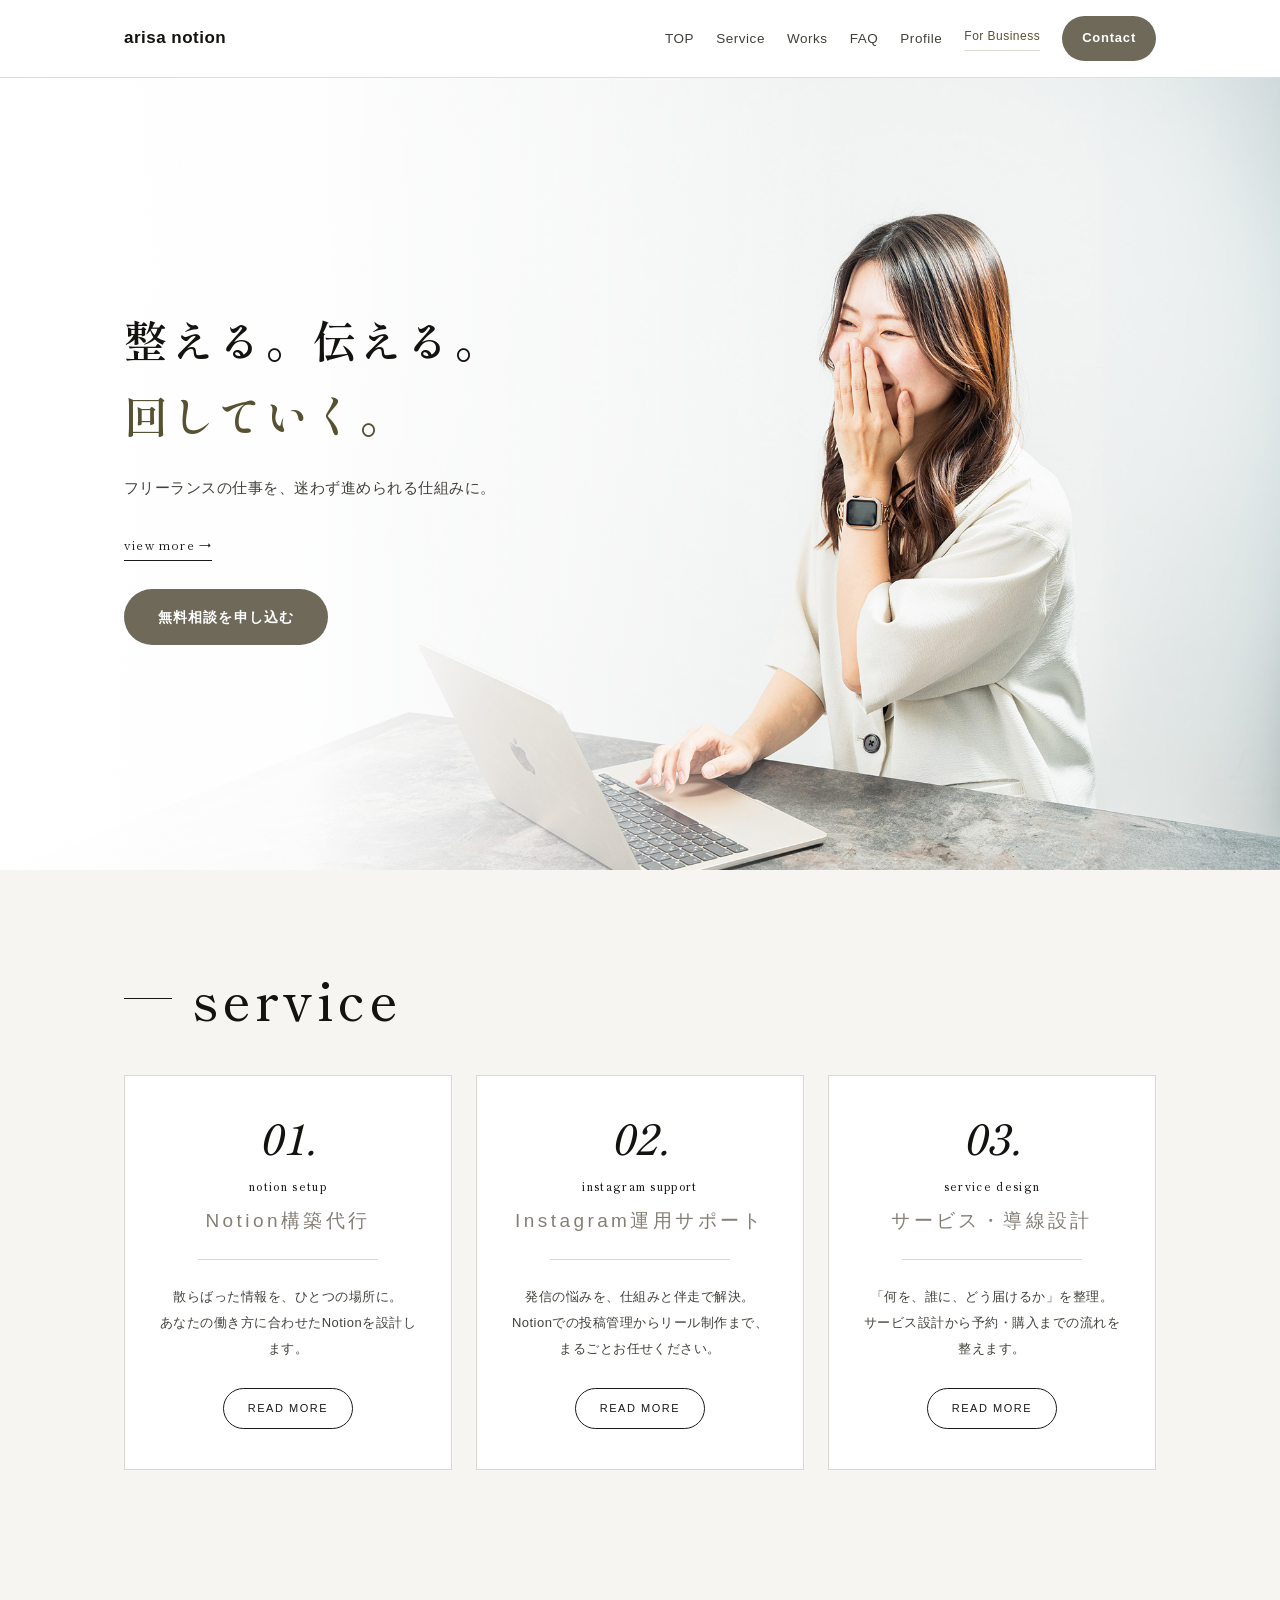
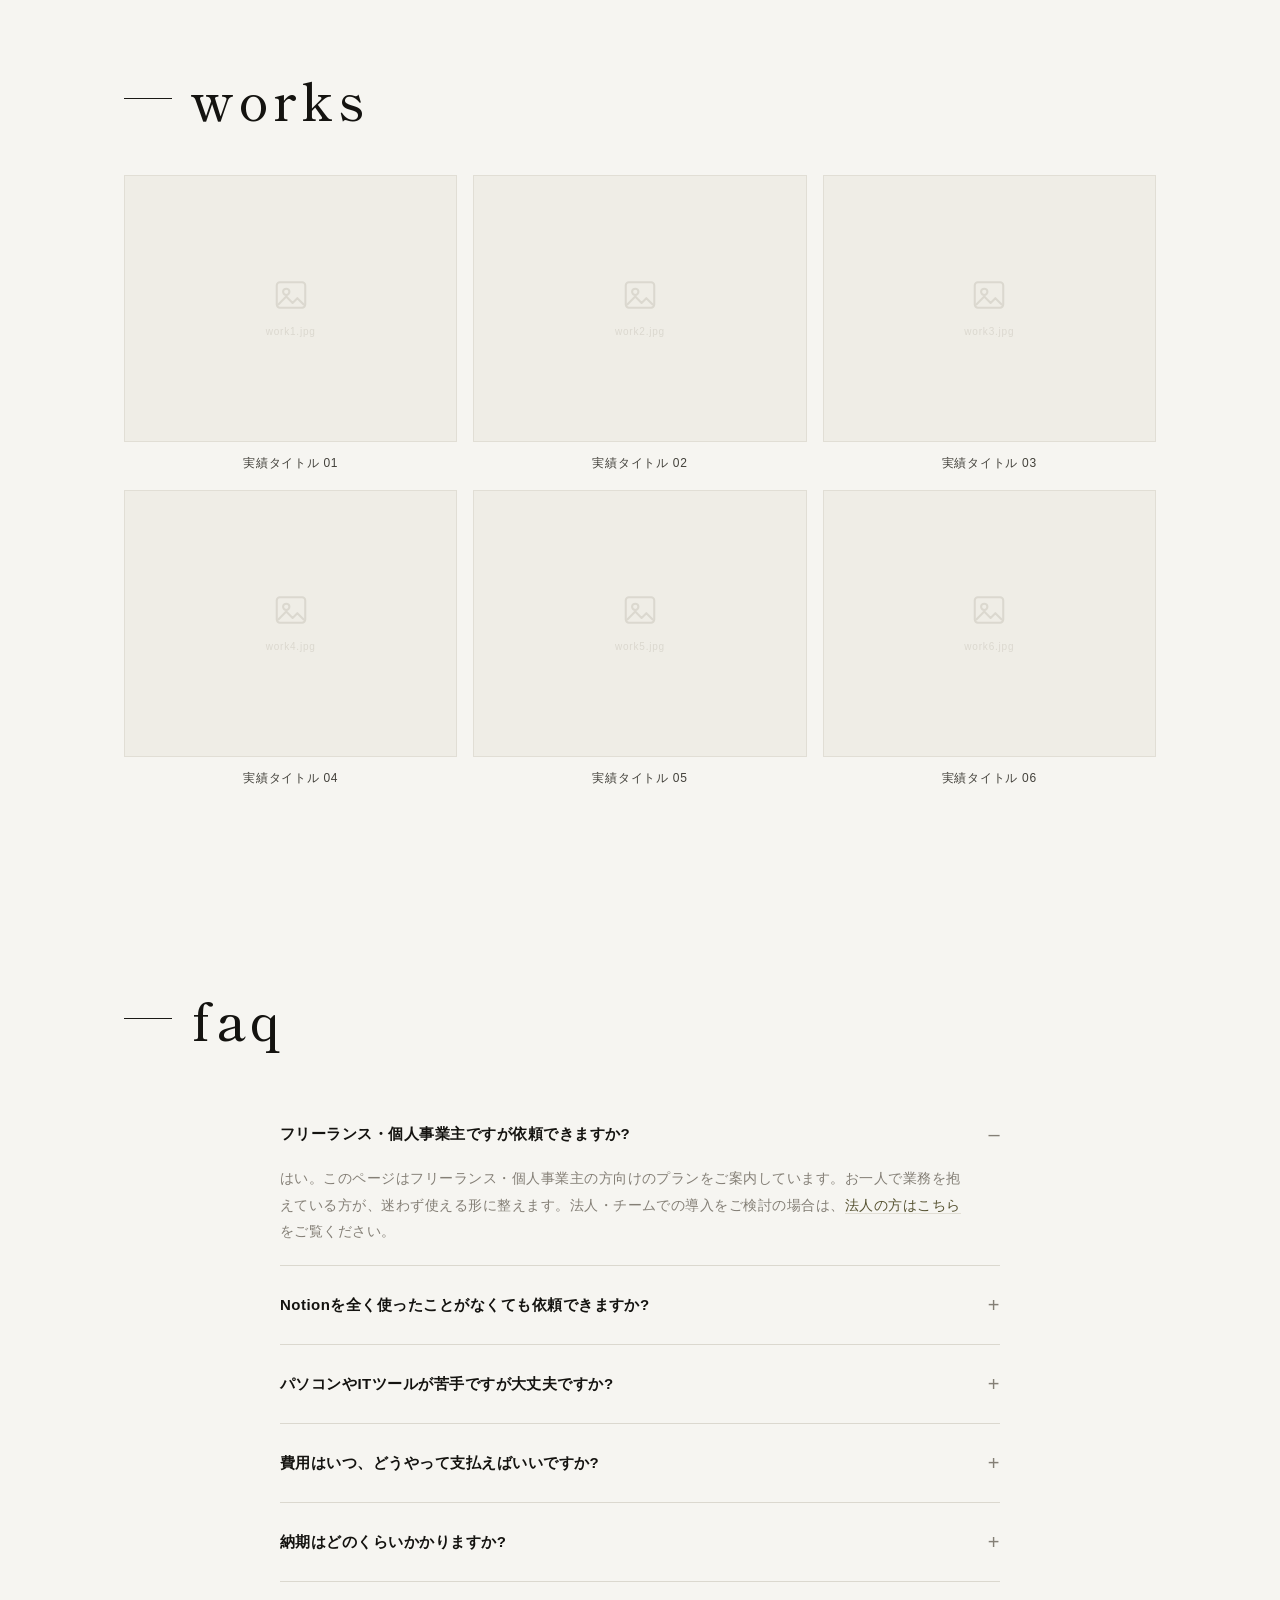
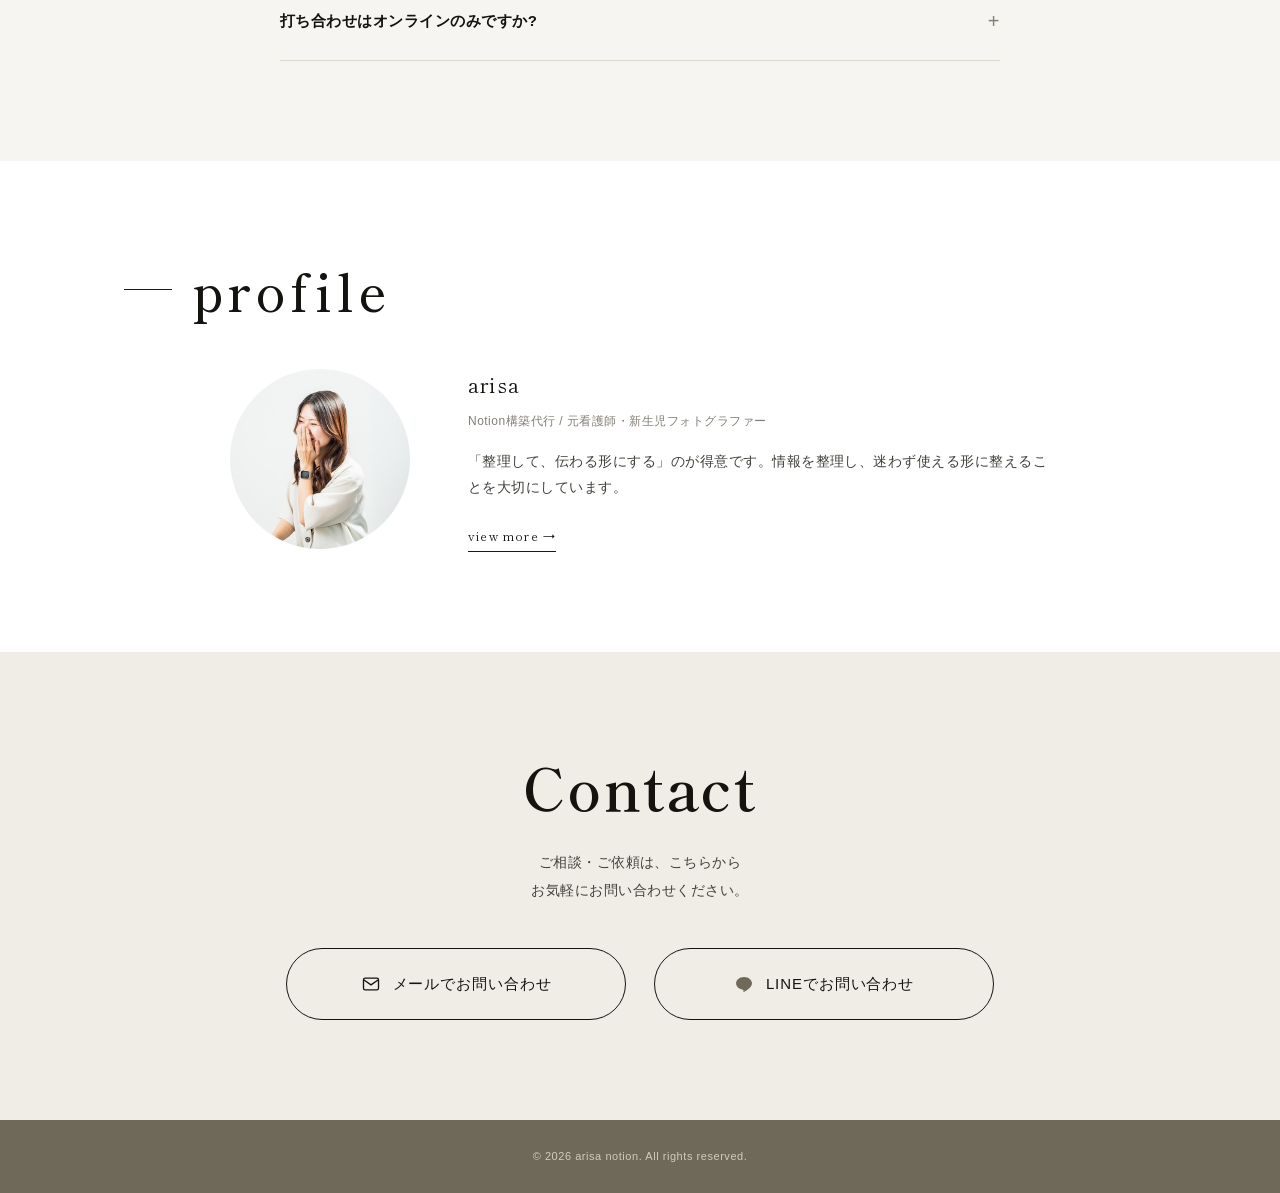
==== index.html @ 5ebc2533 "Add files via upload" ====
<!DOCTYPE html>
<html lang="ja">
<head>
<meta charset="UTF-8">
<meta name="viewport" content="width=device-width, initial-scale=1.0">
<title>Notion構築代行サービス | はじめてのNotionでも、丸ごとお任せ</title>
<link rel="preconnect" href="https://fonts.googleapis.com">
<link rel="preconnect" href="https://fonts.gstatic.com" crossorigin>
<link href="https://fonts.googleapis.com/css2?family=Shippori+Mincho:wght@500;600;700;800&display=swap" rel="stylesheet">
<link rel="stylesheet" href="style.css?v=36">
</head>
<body>

<header>
  <div class="header-inner">
    <a href="index.html" class="logo">arisa notion</a>
    <nav class="desktop-nav">
      <a href="index.html">TOP</a>
      <a href="#services">Service</a>
      <a href="#works">Works</a>
      <a href="#faq">FAQ</a>
      <a href="#about">Profile</a>
      <a class="dn-houjin" href="houjin.html">For Business</a>
      <a class="btn btn-primary btn-sm" href="https://lin.ee/vj0TIVS" target="_blank" rel="noopener">Contact</a>
    </nav>
    <button class="hamburger" id="menuToggle" aria-label="メニューを開く" aria-expanded="false" aria-controls="menuOverlay">
      <span></span><span></span><span></span>
    </button>
  </div>
</header>
<div class="menu-overlay" id="menuOverlay">
  <div class="menu-panel">
    <nav class="menu-nav">
      <a href="index.html">TOP</a>
      <a href="#services">Service</a>
      <a href="#works">Works</a>
      <a href="#faq">FAQ</a>
      <a href="#about">Profile</a>
      <a class="menu-houjin" href="houjin.html">For Business</a>
      <a class="btn btn-primary menu-cta" href="https://lin.ee/vj0TIVS" target="_blank" rel="noopener">Contact</a>
    </nav>
  </div>
</div>

<section class="hero">
  <div class="hero-bg"></div>
  <div class="hero-scrim"></div>
  <div class="hero-inner">
    <div class="hero-text">
      <h1>整える。伝える。<br><span>回していく。</span></h1>
      <p class="lead">フリーランスの仕事を、迷わず進められる仕組みに。</p>
      <div class="hero-more"><a class="hero-viewmore" href="notion.html">view more →</a></div>
      <div class="hero-cta">
        <a class="btn btn-primary" href="https://lin.ee/vj0TIVS" target="_blank" rel="noopener">無料相談を申し込む</a>
      </div>
    </div>
  </div>
</section>


<section class="services" id="services">
  <div class="wrap">
    <div class="section-head">
      <div class="chapter-tag">SERVICE<span class="tag-line"></span><span class="tag-num">01</span></div>
      <h2>サービス</h2>
    </div>
    <div class="svc-grid">
      <div class="svc-card">
        <div class="svc-no">01.</div>
        <h3 class="svc-en">notion setup</h3>
        <div class="svc-jp">Notion構築代行</div>
        <span class="svc-rule"></span>
        <p>散らばった情報を、ひとつの場所に。<br>あなたの働き方に合わせたNotionを設計します。</p>
        <a class="svc-btn" href="notion.html">READ MORE</a>
      </div>
      <div class="svc-card">
        <div class="svc-no">02.</div>
        <h3 class="svc-en">instagram support</h3>
        <div class="svc-jp">Instagram運用サポート</div>
        <span class="svc-rule"></span>
        <p>発信の悩みを、仕組みと伴走で解決。<br>Notionでの投稿管理からリール制作まで、<br>まるごとお任せください。</p>
        <a class="svc-btn" href="instagram.html">READ MORE</a>
      </div>
      <div class="svc-card">
        <div class="svc-no">03.</div>
        <h3 class="svc-en">service design</h3>
        <div class="svc-jp">サービス・導線設計</div>
        <span class="svc-rule"></span>
        <p>「何を、誰に、どう届けるか」を整理。<br>サービス設計から予約・購入までの流れを整えます。</p>
        <a class="svc-btn" href="service-design.html">READ MORE</a>
      </div>
    </div>
  </div>
</section>
<section class="works" id="works">
  <div class="wrap">
    <div class="section-head">
      <div class="chapter-tag">WORKS<span class="tag-line"></span><span class="tag-num">02</span></div>
      <h2>実績</h2>
    </div>
    <div class="works-grid">
      <div class="work-item">
        <div class="work-thumb">
          <img src="works/work1.jpg" alt="" style="display:none">
          <div class="work-ph"><svg viewBox="0 0 24 24"><rect x="3" y="4" width="18" height="16" rx="2"/><circle cx="9" cy="10" r="2"/><path d="M4 18l5-5 4 4 3-3 4 4"/></svg><small>work1.jpg</small></div>
        </div>
        <div class="work-cap">実績タイトル 01</div>
      </div>
      <div class="work-item">
        <div class="work-thumb">
          <img src="works/work2.jpg" alt="" style="display:none">
          <div class="work-ph"><svg viewBox="0 0 24 24"><rect x="3" y="4" width="18" height="16" rx="2"/><circle cx="9" cy="10" r="2"/><path d="M4 18l5-5 4 4 3-3 4 4"/></svg><small>work2.jpg</small></div>
        </div>
        <div class="work-cap">実績タイトル 02</div>
      </div>
      <div class="work-item">
        <div class="work-thumb">
          <img src="works/work3.jpg" alt="" style="display:none">
          <div class="work-ph"><svg viewBox="0 0 24 24"><rect x="3" y="4" width="18" height="16" rx="2"/><circle cx="9" cy="10" r="2"/><path d="M4 18l5-5 4 4 3-3 4 4"/></svg><small>work3.jpg</small></div>
        </div>
        <div class="work-cap">実績タイトル 03</div>
      </div>
      <div class="work-item">
        <div class="work-thumb">
          <img src="works/work4.jpg" alt="" style="display:none">
          <div class="work-ph"><svg viewBox="0 0 24 24"><rect x="3" y="4" width="18" height="16" rx="2"/><circle cx="9" cy="10" r="2"/><path d="M4 18l5-5 4 4 3-3 4 4"/></svg><small>work4.jpg</small></div>
        </div>
        <div class="work-cap">実績タイトル 04</div>
      </div>
      <div class="work-item">
        <div class="work-thumb">
          <img src="works/work5.jpg" alt="" style="display:none">
          <div class="work-ph"><svg viewBox="0 0 24 24"><rect x="3" y="4" width="18" height="16" rx="2"/><circle cx="9" cy="10" r="2"/><path d="M4 18l5-5 4 4 3-3 4 4"/></svg><small>work5.jpg</small></div>
        </div>
        <div class="work-cap">実績タイトル 05</div>
      </div>
      <div class="work-item">
        <div class="work-thumb">
          <img src="works/work6.jpg" alt="" style="display:none">
          <div class="work-ph"><svg viewBox="0 0 24 24"><rect x="3" y="4" width="18" height="16" rx="2"/><circle cx="9" cy="10" r="2"/><path d="M4 18l5-5 4 4 3-3 4 4"/></svg><small>work6.jpg</small></div>
        </div>
        <div class="work-cap">実績タイトル 06</div>
      </div>
    </div>
  </div>
</section>

<section class="faq" id="faq">
  <div class="wrap">
    <div class="section-head">
      <div class="chapter-tag">FAQ<span class="tag-line"></span><span class="tag-num">02</span></div>
      <h2>よくある質問</h2>
    </div>
    <div class="faq-list">
      <details open>
        <summary>フリーランス・個人事業主ですが依頼できますか?</summary>
        <p>はい。このページはフリーランス・個人事業主の方向けのプランをご案内しています。お一人で業務を抱えている方が、迷わず使える形に整えます。法人・チームでの導入をご検討の場合は、<a href="houjin.html" style="color:var(--accent-strong);border-bottom:1px solid var(--line);">法人の方はこちら</a>をご覧ください。</p>
      </details>
      <details>
        <summary>Notionを全く使ったことがなくても依頼できますか?</summary>
        <p>はい、問題ありません。アカウント作成から一緒に進めますので、Notion未経験の方でも安心してご依頼いただけます。</p>
      </details>
      <details>
        <summary>パソコンやITツールが苦手ですが大丈夫ですか?</summary>
        <p>大丈夫です。ふだん使っている紙やExcelでの管理方法をお伺いしながら、無理のない形に整理していきます。操作に不安がある場合は、使い方の説明も丁寧に行います。</p>
      </details>
      <details>
        <summary>費用はいつ、どうやって支払えばいいですか?</summary>
        <p>ヒアリング後にまずサンプルページをお作りします。内容にご納得いただいてから正式にお申し込みいただき、ご入金確認後に本制作を進める流れです。いきなりの請求はありませんのでご安心ください。</p>
      </details>
      <details>
        <summary>納期はどのくらいかかりますか?</summary>
        <p>内容にもよりますが、最短5営業日〜2〜3週間程度が目安です。</p>
      </details>
      <details>
        <summary>打ち合わせはオンラインのみですか?</summary>
        <p>基本はオンライン(ビデオ通話・チャット)で完結します。スマホでの参加もOKで、顔出しは任意です。全国どこからでもご依頼いただけます。</p>
      </details>
    </div>
  </div>
</section>

<section class="profile-brief" id="about">
  <div class="wrap">
    <div class="section-head">
      <div class="chapter-tag">PROFILE<span class="tag-line"></span><span class="tag-num">03</span></div>
      <h2>プロフィール</h2>
    </div>
    <div class="pb-inner">
      <div class="pb-photo">
        <img id="profilePhoto" src="profile.jpg" alt="" style="display:none">
        <div class="pb-ph" id="profilePh"><span>顔写真</span><small>profile.jpg</small></div>
      </div>
      <div class="pb-text">
        <div class="pb-name">arisa</div>
        <div class="pb-role">Notion構築代行 / 元看護師・新生児フォトグラファー</div>
        <p>「整理して、伝わる形にする」のが得意です。情報を整理し、迷わず使える形に整えることを大切にしています。</p>
        <a class="hero-viewmore" href="profile.html">view more →</a>
      </div>
    </div>
  </div>
</section>

<section class="contact" id="contact">
  <div class="wrap">
    <h2 class="contact-title">Contact</h2>
    <p>ご相談・ご依頼は、こちらから<br>お気軽にお問い合わせください。</p>
    <div class="contact-btns">
      <a class="contact-btn" href="mailto:">
        <svg class="ic-mail" viewBox="0 0 24 24"><rect x="3" y="5" width="18" height="14" rx="2"/><path d="M4 7.5l8 5.5 8-5.5"/></svg>
        メールでお問い合わせ
      </a>
      <a class="contact-btn" href="https://lin.ee/vj0TIVS" target="_blank" rel="noopener">
        <svg class="ic-line" viewBox="0 0 24 24"><path d="M12 3.5C6.76 3.5 2.5 6.94 2.5 11.18c0 3.8 3.38 6.98 7.94 7.58.31.07.73.2.84.47.09.24.06.62.03.86l-.13.82c-.04.24-.19.95.83.52 1.02-.43 5.5-3.24 7.5-5.55 1.38-1.51 2.04-3.05 2.04-4.72 0-4.24-4.26-7.68-9.5-7.68z"/></svg>
        LINEでお問い合わせ
      </a>
    </div>
  </div>
</section>

<footer>
  <div class="foot-bottom">© 2026 arisa notion. All rights reserved.</div>
</footer>

<script>
  // BATOU風：各セクション見出しの英字を特大の透かしとして背面に敷く
  document.querySelectorAll('.section-head').forEach(head => {
    const tag = head.querySelector('.chapter-tag');
    if (!tag) return;
    const en = (tag.childNodes[0] && tag.childNodes[0].textContent || '').trim();
    if (!en) return;
    const big = document.createElement('div');
    big.className = 'big-en';
    big.setAttribute('aria-hidden', 'true');
    big.textContent = en;
    head.insertBefore(big, head.firstChild);
  });

  // ハンバーガーメニュー開閉
  const menuToggle = document.getElementById('menuToggle');
  const menuOverlay = document.getElementById('menuOverlay');
  if (menuToggle && menuOverlay) {
    const setMenu = (open) => {
      menuOverlay.classList.toggle('open', open);
      menuToggle.classList.toggle('open', open);
      menuToggle.setAttribute('aria-expanded', open ? 'true' : 'false');
      menuToggle.setAttribute('aria-label', open ? 'メニューを閉じる' : 'メニューを開く');
      document.body.style.overflow = open ? 'hidden' : '';
    };
    menuToggle.addEventListener('click', () => setMenu(!menuOverlay.classList.contains('open')));
    menuOverlay.querySelectorAll('a').forEach(a => a.addEventListener('click', () => setMenu(false)));
    menuOverlay.addEventListener('click', (e) => { if (e.target === menuOverlay) setMenu(false); });
    document.addEventListener('keydown', (e) => { if (e.key === 'Escape') setMenu(false); });
  }

  // hero.jpg が置かれたら自動で表示
  const heroPhoto = document.getElementById('heroPhoto');
  const heroPlaceholder = document.getElementById('heroPlaceholder');
  if (heroPhoto) {
    heroPhoto.addEventListener('load', () => {
      heroPhoto.style.display = 'block';
      if (heroPlaceholder) heroPlaceholder.style.display = 'none';
    });
  }
  const profilePhoto = document.getElementById('profilePhoto');
  const profilePh = document.getElementById('profilePh');
  if (profilePhoto) {
    profilePhoto.addEventListener('load', () => {
      profilePhoto.style.display = 'block';
      if (profilePh) profilePh.style.display = 'none';
    });
  }
  document.querySelectorAll('.work-thumb img').forEach(img => {
    img.addEventListener('load', () => {
      img.style.display = 'block';
      const ph = img.nextElementSibling;
      if (ph) ph.style.display = 'none';
    });
  });

  // WORKS を Notion(DB)→GAS から取得して表示。空なら上のサンプル枠のまま。
  const WORKS_API = "https://script.google.com/macros/s/AKfycbw_ZzAaJ5ShrcZCGlMD8b1FFa9hiijfWj2C5VvIkqhl4gSJDakgrfB1LQS_jBWuEJpe/exec"; // GAS /exec
  if (WORKS_API) {
    fetch(WORKS_API).then(r => r.json()).then(items => {
      if (!Array.isArray(items) || !items.length) return;
      const grid = document.querySelector('.works-grid');
      if (!grid) return;
      const esc = (t) => String(t == null ? '' : t).replace(/[&<>"]/g, c => ({'&':'&amp;','<':'&lt;','>':'&gt;','"':'&quot;'}[c]));
      grid.innerHTML = items.map(it => {
        const thumb = '<div class="work-thumb">' + (it.image ? '<img src="' + esc(it.image) + '" alt="' + esc(it.title) + '">' : '<div class="work-ph"><small>no image</small></div>') + '</div>';
        const cap = '<div class="work-cap">' + esc(it.title) + '</div>';
        return '<a class="work-item" href="work.html?id=' + encodeURIComponent(it.id) + '">' + thumb + cap + '</a>';
      }).join('');
    }).catch(() => {});
  }

  const demoVideo = document.getElementById('demoVideo');
  const demoPlaceholder = document.getElementById('demoPlaceholder');
  if (demoVideo) {
    demoVideo.addEventListener('loadeddata', () => {
      demoVideo.style.display = 'block';
      demoPlaceholder.style.display = 'none';
    });
  }

  // Show the real Notion screenshot when the image file is present
  const notionShot = document.getElementById('notionShot');
  const notionMock = document.getElementById('notionMock');
  const notionMask = document.getElementById('notionMask');
  if (notionShot) {
    notionShot.addEventListener('load', () => {
      notionShot.style.display = 'block';
      if (notionMock) notionMock.style.display = 'none';
      if (notionMask) notionMask.style.display = 'block';
    });
  }

  // Subtle scroll-reveal
  (function () {
    if (window.matchMedia('(prefers-reduced-motion: reduce)').matches) return;

    const targets = [];
    // 単体で出す要素
    document.querySelectorAll('.section-head, .explain-photo, .explain-facts, .compare, .demo-frame, .compare-table-wrap, .faq-list, .price-note, .price-addon, .portfolio-note, .about-inner').forEach(el => targets.push(el));
    // グリッド：子を少しずつずらして出す
    document.querySelectorAll('.problem-grid, .service-grid, .portfolio-grid, .guarantee-grid').forEach(grid => {
      [...grid.children].forEach((child, i) => {
        child.style.transitionDelay = (i % 3 * 0.09) + 's';
        targets.push(child);
      });
    });
    // リスト状：親内indexでずらす
    document.querySelectorAll('.flow-list').forEach(list => {
      [...list.querySelectorAll('.flow-step')].forEach((step, i) => {
        step.style.transitionDelay = (i * 0.07) + 's';
        targets.push(step);
      });
    });
    document.querySelectorAll('.price-grid').forEach(grid => {
      [...grid.children].forEach((child, i) => {
        child.style.transitionDelay = (i * 0.1) + 's';
        targets.push(child);
      });
    });

    targets.forEach(el => el.classList.add('reveal'));

    const io = new IntersectionObserver((entries) => {
      entries.forEach(entry => {
        if (entry.isIntersecting) {
          entry.target.classList.add('in');
          io.unobserve(entry.target);
        }
      });
    }, { threshold: 0.12, rootMargin: '0px 0px -6% 0px' });

    targets.forEach(el => io.observe(el));
  })();
</script>

</body>
</html>
---- style.css ----
:root{
    --ink:#1a1915;
    --navy:#1a1915;
    --navy-deep:#141310;
    --accent:#7c785f;
    --accent-strong:#565231;
    --accent-soft:#ecebe3;
    --accent-tint:#f4f3ee;
    --cream:#ffffff;
    --gray-50:#f6f5f1;
    --gray-100:#efede6;
    --gray-300:#dbd8cf;
    --gray-500:#847f76;
    --gray-700:#42403a;
    --white:#ffffff;
    --line:#e1ded5;
    --glass:#ffffff;
    --glass-border:#e1ded5;
    --radius:3px;
    --shadow:none;
    --shadow-soft:none;
    --font-serif:"Shippori Mincho",serif;
  }
  *{box-sizing:border-box;margin:0;padding:0;}
  html{scroll-behavior:smooth;}
  body{
    font-family:"Hiragino Kaku Gothic ProN","Hiragino Sans","Yu Gothic",Meiryo,-apple-system,BlinkMacSystemFont,sans-serif;
    color:var(--gray-700);
    background:var(--cream);
    line-height:1.9;
    letter-spacing:0.03em;
    -webkit-font-smoothing:antialiased;
    overflow-x:hidden;
  }
  img{max-width:100%;display:block;}
  a{color:inherit;text-decoration:none;}
  .wrap{max-width:1080px;margin:0 auto;padding:0 24px;}
  section{padding:100px 0;position:relative;}
  h1,h2{font-family:var(--font-serif);color:var(--navy-deep);font-weight:600;letter-spacing:0.07em;}
  h3{color:var(--navy-deep);font-weight:700;letter-spacing:0.04em;}
  .icon{width:26px;height:26px;stroke:currentColor;fill:none;stroke-width:1.6;stroke-linecap:round;stroke-linejoin:round;}

  /* Header */
  header{
    position:sticky;top:0;z-index:100;
    background:rgba(255,255,255,0.9);
    backdrop-filter:blur(8px);
    border-bottom:1px solid var(--gray-100);
  }
  .header-inner{
    max-width:1080px;margin:0 auto;padding:16px 24px;
    display:flex;align-items:center;justify-content:space-between;
  }
  .logo{font-size:17px;font-weight:700;color:var(--navy-deep);display:flex;align-items:center;gap:8px;}
  .logo-mark{width:28px;height:28px;border-radius:8px;background:var(--navy-deep);display:inline-flex;align-items:center;justify-content:center;color:#fff;font-size:14px;font-weight:700;}
  nav{display:flex;gap:32px;font-size:14px;color:var(--gray-700);}
  nav a{transition:color .15s ease;}
  nav a:hover{color:var(--accent);}
  @media (max-width:760px){ nav{display:none;} }
  .btn{
    display:inline-flex;align-items:center;justify-content:center;gap:8px;
    padding:15px 34px;border-radius:999px;font-size:14px;font-weight:600;letter-spacing:0.08em;
    cursor:pointer;border:none;transition:background .2s ease, color .2s ease, border-color .2s ease;
    white-space:nowrap;
  }
  .btn-primary{background:#6f695a;color:#fff;box-shadow:none;}
  .btn-primary:hover{background:#7d7766;}
  .btn-outline{background:transparent;border:1px solid var(--ink);color:var(--ink);box-shadow:none;}
  .btn-outline:hover{background:var(--accent-soft);color:var(--ink);}
  .btn-sm{padding:10px 20px;font-size:14px;}

  /* Hero */
  .hero{
    position:relative;min-height:88vh;display:flex;align-items:center;
    overflow:hidden;color:var(--gray-700);
  }
  .hero-bg{position:absolute;inset:0;background:#f4f2ec url('hero.jpg') center right/cover;}
  .hero-scrim{position:absolute;inset:0;
    background:linear-gradient(to right, #ffffff 0%, rgba(255,255,255,0.96) 24%, rgba(255,255,255,0.6) 44%, rgba(255,255,255,0) 66%);
  }
  .hero-inner{position:relative;z-index:1;max-width:1080px;margin:0 auto;padding:0 24px;width:100%;}
  .hero-text{text-align:left;}
  .eyebrow{display:inline-flex;align-items:center;gap:6px;background:var(--accent-soft);color:var(--accent);font-size:13px;font-weight:700;padding:7px 18px;border-radius:999px;margin-bottom:24px;}
  .hero h1{font-size:clamp(28px,4.2vw,44px);line-height:1.7;margin-bottom:22px;color:var(--navy-deep);text-align:left;}
  .hero h1 span{color:var(--accent-strong);}
  .hero p.lead{font-size:15px;color:var(--gray-700);font-weight:500;max-width:400px;margin:0 0 28px;text-align:left;}
  .hero-cta{display:flex;gap:16px;justify-content:flex-start;flex-wrap:wrap;margin-bottom:0;}

  .chip-row{display:flex;justify-content:center;gap:14px;flex-wrap:wrap;padding-top:36px;border-top:1px solid var(--gray-100);}
  .chip{display:inline-flex;align-items:center;gap:8px;font-size:13px;color:var(--gray-700);background:var(--white);border:1px solid var(--line);padding:9px 18px;border-radius:2px;box-shadow:none;letter-spacing:0.04em;}
  .chip .icon{width:16px;height:16px;color:var(--accent-strong);}

  /* section head */
  .section-head{text-align:center;max-width:640px;margin:0 auto 56px;}
  .section-tag{font-size:13px;font-weight:700;color:var(--accent);letter-spacing:0.1em;margin-bottom:14px;text-transform:uppercase;}
  .chapter-tag{display:inline-flex;align-items:center;justify-content:center;gap:10px;font-size:13px;font-weight:700;color:var(--accent);letter-spacing:0.12em;margin-bottom:16px;text-transform:uppercase;}
  .chapter-tag .tag-line{width:28px;height:1px;background:var(--accent);opacity:.5;}
  .chapter-tag .tag-num{display:none;}
  .section-head h2{font-size:clamp(23px,3.2vw,32px);}
  .section-head p{color:var(--gray-500);font-size:14.5px;margin-top:14px;}

  /* Notion explainer */
  .explain{background:var(--white);}
  .explain-photo{position:relative;max-width:860px;margin:0 auto 48px;border-radius:14px;overflow:hidden;box-shadow:var(--shadow);border:1px solid var(--gray-100);}
  .explain-photo img{width:100%;height:100%;object-fit:cover;display:block;}
  .nmask{position:absolute;left:80.6%;top:91.1%;width:9%;height:6.6%;display:none;z-index:2;border-radius:3px;background:repeating-linear-gradient(45deg,#b9b9b9 0 4px,#a7a7a7 4px 8px);}
  .explain-photo svg{display:block;width:100%;height:auto;}

  /* Notion sample mockup (Buddies Graph) */
  .nmock{background:#fff;color:#37352f;font-family:"Hiragino Kaku Gothic ProN","Hiragino Sans","Yu Gothic",Meiryo,sans-serif;}
  .nmock-bar{display:flex;gap:6px;padding:11px 15px;background:#f1f3f5;border-bottom:1px solid #edeef0;}
  .nmock-bar span{width:10px;height:10px;border-radius:50%;background:#d7dbe1;}
  .nmock-body{padding:26px 30px 30px;}
  .nmock-title{font-size:23px;font-weight:800;color:#1f1d1a;margin-bottom:20px;letter-spacing:.01em;}
  .nmock-features{display:grid;grid-template-columns:repeat(3,1fr);gap:22px;margin-bottom:24px;}
  .nmock-fimg{aspect-ratio:16/10;border-radius:8px;background:linear-gradient(135deg,#e7efe1,#d3e2ca);display:flex;align-items:center;justify-content:center;margin-bottom:12px;}
  .nmock-fimg svg{width:32px;height:32px;color:#8fae84;stroke-width:1.4;fill:none;}
  .nmock-fcap{display:inline-block;font-size:13px;font-weight:700;background:#eceef0;padding:2px 7px;border-radius:3px;margin-bottom:8px;color:#37352f;}
  .nmock-ftext{font-size:11.5px;line-height:1.75;color:#6d6b66;}
  .nmock-hr{height:1px;background:#eceae6;margin:6px 0 22px;}
  .nmock-bottom{display:grid;grid-template-columns:0.82fr 1.18fr;gap:24px;}
  .nmock-contents{background:#f4f6f4;border-left:3px solid #7ba37b;border-radius:4px;padding:15px 18px;}
  .nmock-h5{font-size:10.5px;letter-spacing:.16em;color:#8a8880;margin-bottom:12px;font-weight:700;}
  .nmock-contents ul{list-style:none;}
  .nmock-contents li{font-size:12px;color:#37352f;margin-bottom:8px;padding-left:15px;position:relative;}
  .nmock-contents li::before{content:"•";position:absolute;left:2px;color:#37352f;}
  .nmock-note-head{display:flex;align-items:center;justify-content:space-between;margin-bottom:12px;}
  .nmock-note-label{display:inline-flex;align-items:center;gap:6px;font-size:12px;font-weight:600;background:#f0f1f2;padding:4px 10px;border-radius:5px;color:#37352f;}
  .nmock-note-label svg{width:14px;height:14px;color:#9a9891;stroke-width:1.6;fill:none;}
  .nmock-note-tools{display:flex;gap:9px;align-items:center;}
  .nmock-note-tools span{width:12px;height:3px;border-radius:2px;background:#d7d9dc;}
  .nmock-note-tools .nmock-new{width:auto;height:auto;background:#2f7bd6;color:#fff;font-size:10px;font-weight:700;padding:4px 9px;border-radius:5px;}
  .nmock-cards{display:grid;grid-template-columns:repeat(4,1fr);gap:8px;}
  .nmock-card{border:1px solid #ececec;border-radius:7px;overflow:hidden;}
  .nmock-card-top{aspect-ratio:3/2;background:#cfe0c4;display:flex;align-items:center;justify-content:center;}
  .nmock-card-top svg{width:22px;height:22px;color:#fff;opacity:.9;stroke-width:1.4;fill:none;}
  .nmock-card-label{font-size:10px;padding:7px 8px;color:#37352f;display:flex;align-items:center;gap:4px;line-height:1.3;}
  .nmock-card-label svg{width:11px;height:11px;flex:none;color:#9a9891;stroke-width:1.6;fill:none;}
  .nmock-mask{display:inline-block;min-width:34px;height:11px;border-radius:2px;background:repeating-linear-gradient(45deg,#c4c4c4 0 3px,#b3b3b3 3px 6px);}
  @media (max-width:600px){
    .nmock-body{padding:16px 16px 20px;}
    .nmock-title{font-size:17px;margin-bottom:14px;}
    .nmock-features{gap:10px;margin-bottom:18px;}
    .nmock-fcap{font-size:10.5px;}
    .nmock-ftext{font-size:9px;line-height:1.6;}
    .nmock-bottom{grid-template-columns:1fr;gap:16px;}
    .nmock-cards{gap:5px;}
    .nmock-card-label{font-size:8.5px;}
  }
  .explain-facts{display:flex;justify-content:center;gap:16px;flex-wrap:wrap;margin-bottom:56px;}
  .fact{display:flex;align-items:center;gap:10px;background:var(--gray-50);border:1px solid var(--gray-100);border-radius:12px;padding:14px 20px;font-size:13.5px;font-weight:600;color:var(--navy-deep);}
  .fact .icon{color:var(--accent);width:20px;height:20px;}

  .compare{display:flex;align-items:center;justify-content:center;gap:20px;}
  @media (max-width:620px){ .compare{flex-direction:column;} }
  .compare-panel{background:var(--gray-50);border:1px solid var(--gray-100);border-radius:var(--radius);padding:24px;width:260px;max-width:100%;}
  .compare-panel h4{font-size:13px;font-weight:700;margin-bottom:18px;letter-spacing:0.04em;}
  .compare-before h4{color:#b0432f;}
  .compare-after h4{color:var(--accent);}
  .scrap{background:#fff;border:1px dashed var(--gray-300);border-radius:8px;padding:10px 12px;margin-bottom:10px;font-size:12px;color:var(--gray-500);}
  .scrap:nth-child(2){transform:rotate(-2deg);}
  .scrap:nth-child(3){transform:rotate(1.5deg);margin-left:14px;}
  .scrap:nth-child(4){transform:rotate(-1deg);}
  .tidy-row{display:flex;gap:8px;margin-bottom:8px;}
  .tidy{flex:1;background:#fff;border:1.5px solid var(--accent);border-radius:8px;height:34px;}
  .tidy-line{height:8px;border-radius:4px;background:var(--accent-soft);margin:8px 8px 0;}
  .compare-arrow{color:var(--accent);flex:none;}
  @media (max-width:620px){ .compare-arrow{transform:rotate(90deg);} }

  /* Demo video */
  .demo{background:var(--gray-50);}
  .demo-frame{max-width:760px;margin:0 auto;border-radius:16px;overflow:hidden;border:1px solid var(--gray-100);box-shadow:var(--shadow);}
  .demo-frame-bar{display:flex;gap:6px;padding:12px 16px;background:var(--gray-100);}
  .demo-frame-bar span{width:10px;height:10px;border-radius:50%;background:var(--gray-300);}
  .demo-frame-body{aspect-ratio:16/9;position:relative;background:linear-gradient(135deg,var(--accent-soft),var(--white));color:var(--gray-500);font-size:13.5px;text-align:center;}
  .demo-video-el{position:absolute;inset:0;width:100%;height:100%;object-fit:cover;display:none;background:#000;}
  .demo-placeholder{position:relative;z-index:1;height:100%;display:flex;flex-direction:column;align-items:center;justify-content:center;gap:12px;padding:24px;}
  .demo-hint{font-size:11.5px;color:var(--gray-300);}
  .play-btn{width:64px;height:64px;border-radius:50%;background:var(--white);display:flex;align-items:center;justify-content:center;box-shadow:0 8px 20px rgba(28,43,58,0.15);color:var(--accent);}
  .play-btn .icon{width:24px;height:24px;fill:currentColor;stroke:none;margin-left:3px;}

  /* Compare */
  .compare-section{background:var(--white);}
  .compare-table-wrap{overflow-x:auto;margin-bottom:56px;-webkit-overflow-scrolling:touch;}
  table.vs-table{width:100%;border-collapse:collapse;min-width:600px;}
  .vs-table th,.vs-table td{padding:14px 18px;text-align:left;font-size:13.5px;border-bottom:1px solid var(--gray-100);vertical-align:top;}
  .vs-table thead th{font-size:12.5px;font-weight:700;color:var(--navy-deep);background:var(--gray-50);letter-spacing:0.02em;}
  .vs-table thead th.col-agency{background:var(--accent-soft);color:var(--accent);}
  .vs-table td.row-label{display:flex;align-items:center;gap:10px;font-weight:700;color:var(--navy-deep);white-space:nowrap;border-bottom:1px solid var(--gray-100);}
  .vs-table td.col-agency{background:rgba(47,111,237,0.04);color:var(--gray-700);font-weight:500;}
  .vs-table thead th{display:table-cell;}
  .th-cell{display:flex;align-items:center;gap:8px;}
  .th-cell .icon{width:16px;height:16px;flex:none;}
  .row-icon{width:30px;height:30px;border-radius:8px;background:var(--gray-50);display:flex;align-items:center;justify-content:center;flex:none;}
  .row-icon .icon{width:16px;height:16px;color:var(--accent);}
  .vs-cell{display:flex;align-items:flex-start;gap:8px;color:var(--gray-500);}
  .vs-cell .icon{width:16px;height:16px;flex:none;margin-top:2px;}
  .vs-cell.agency .icon{color:var(--accent);}


  /* Problem */
  .problem{background:var(--white);}
  .problem-grid{display:grid;grid-template-columns:repeat(3,1fr);gap:20px;}
  .problem-card{
    background:var(--gray-50);border-radius:var(--radius);padding:28px 22px;text-align:center;
    border:1px solid var(--gray-100);transition:transform .2s ease, box-shadow .2s ease;
  }
  .problem-card:hover{transform:translateY(-4px);box-shadow:var(--shadow);}
  .problem-illust{width:56px;height:56px;border-radius:16px;margin:0 auto 16px;background:var(--accent-soft);display:flex;align-items:center;justify-content:center;}
  .problem-illust .p-badge{width:auto;height:auto;background:transparent;box-shadow:none;border-radius:0;display:flex;align-items:center;justify-content:center;}
  .problem-illust .p-badge .icon{width:27px;height:27px;color:var(--accent);stroke-width:1.5;}
  .problem-card h3{font-size:16px;margin-bottom:10px;color:var(--navy-deep);}
  .problem-card p{font-size:14px;color:var(--gray-500);}
  @media (max-width:560px){
    .problem-grid{gap:8px;}
    .problem-card{padding:16px 9px;}
    .problem-illust{width:42px;height:42px;border-radius:12px;margin-bottom:10px;}
    .problem-illust .p-badge .icon{width:21px;height:21px;}
    .problem-card h3{font-size:12.5px;line-height:1.5;margin-bottom:6px;}
    .problem-card p{font-size:11px;line-height:1.6;}
  }

  /* Service */
  .service{background:var(--gray-50);}
  .service-grid{display:grid;grid-template-columns:repeat(2,1fr);gap:20px;}
  @media (max-width:800px){ .service-grid{grid-template-columns:1fr;} }
  .service-card{
    background:var(--white);border-radius:var(--radius);padding:32px;
    box-shadow:var(--shadow);border:1px solid var(--gray-100);
    transition:transform .2s ease;
  }
  .service-card:hover{transform:translateY(-4px);}
  .service-card .num{
    display:inline-flex;align-items:center;justify-content:center;
    width:36px;height:36px;border-radius:10px;background:var(--navy-deep);color:#fff;
    font-size:14px;font-weight:800;margin-bottom:18px;
  }
  .service-card h3{font-size:17px;margin-bottom:10px;}
  .service-card p{font-size:14px;color:var(--gray-500);}

  /* Portfolio */
  .portfolio{background:var(--white);}
  .portfolio-grid{display:grid;grid-template-columns:repeat(3,1fr);gap:20px;}
  @media (max-width:800px){ .portfolio-grid{grid-template-columns:1fr 1fr;} }
  @media (max-width:560px){ .portfolio-grid{gap:12px;} .portfolio-cap{padding:10px 12px;font-size:12px;} }
  .portfolio-card{background:var(--white);border-radius:var(--radius);overflow:hidden;border:1px solid var(--gray-100);transition:transform .2s ease, box-shadow .2s ease;}
  .portfolio-card:hover{transform:translateY(-4px);box-shadow:var(--shadow);}
  .portfolio-thumb{aspect-ratio:4/3;background:var(--gray-50);border-bottom:1px solid var(--gray-100);display:flex;align-items:center;justify-content:center;overflow:hidden;}
  .portfolio-thumb svg.mock{width:100%;height:100%;}
  .portfolio-cap{padding:14px 16px;font-size:13.5px;font-weight:600;color:var(--navy-deep);}
  .portfolio-note{text-align:center;font-size:12.5px;color:var(--gray-500);margin-top:28px;}

  /* About */
  .about{background:var(--gray-50);}
  .about-inner{display:grid;grid-template-columns:260px 1fr;gap:48px;align-items:start;}
  @media (max-width:760px){ .about-inner{grid-template-columns:1fr;} }
  .photo-frame{
    width:220px;height:220px;border-radius:50%;margin:0 auto;
    background:var(--white);border:2px dashed var(--gray-300);
    display:flex;flex-direction:column;align-items:center;justify-content:center;
    color:var(--gray-500);font-size:12.5px;gap:8px;text-align:center;padding:16px;
  }
  .photo-frame .icon{width:32px;height:32px;color:var(--gray-300);}
  .about-name{text-align:center;margin-top:18px;font-weight:700;color:var(--navy-deep);font-size:15px;}
  .about-role{text-align:center;font-size:12.5px;color:var(--gray-500);margin-top:4px;}
  .about-text h3{font-size:19px;margin-bottom:16px;font-family:var(--font-serif);}
  .about-text p{font-size:14.5px;color:var(--gray-700);margin-bottom:16px;}
  .badge-row{display:flex;gap:12px;flex-wrap:wrap;margin-top:20px;}
  .badge{display:flex;align-items:center;gap:8px;background:var(--white);border:1px solid var(--gray-100);border-radius:10px;padding:10px 16px;font-size:13px;font-weight:600;color:var(--navy-deep);}
  .badge .icon{width:18px;height:18px;color:var(--accent);}

  /* Voice */
  .voice{background:var(--white);}
  .voice-grid{display:grid;grid-template-columns:repeat(2,1fr);gap:20px;max-width:820px;margin:0 auto;}
  @media (max-width:800px){ .voice-grid{grid-template-columns:1fr;} }
  .voice-card{background:var(--gray-50);border:1px solid var(--gray-100);border-radius:var(--radius);padding:28px;display:flex;flex-direction:column;transition:transform .2s ease, box-shadow .2s ease;}
  .voice-card:hover{transform:translateY(-4px);box-shadow:var(--shadow);}
  .voice-stars{display:flex;gap:3px;margin-bottom:16px;}
  .voice-stars .icon{width:18px;height:18px;color:#f5a623;fill:#f5a623;stroke:none;}
  .voice-quote{font-size:14.5px;color:var(--gray-700);line-height:1.9;margin-bottom:20px;flex:1;}
  .voice-quote .ph{color:var(--gray-300);}
  .voice-quote mark{background:linear-gradient(transparent 55%, #fff2b3 55%);color:inherit;padding:0 1px;font-weight:600;border-radius:2px;}
  .voice-who{display:flex;align-items:center;gap:12px;border-top:1px solid var(--gray-100);padding-top:16px;}
  .voice-avatar{width:38px;height:38px;border-radius:50%;background:var(--accent-soft);flex:none;display:flex;align-items:center;justify-content:center;}
  .voice-avatar .icon{width:20px;height:20px;color:var(--accent);}
  .voice-who-text{font-size:12.5px;color:var(--gray-500);line-height:1.5;}
  .voice-who-text strong{display:block;color:var(--navy-deep);font-size:13.5px;}
  .voice-note{text-align:center;font-size:12.5px;color:var(--gray-500);margin-top:28px;}

  /* Flow */
  .flow{background:var(--white);}
  .flow-list{display:flex;flex-direction:column;gap:0;max-width:680px;margin:0 auto;position:relative;}
  .flow-list::before{content:"";position:absolute;left:22px;top:22px;bottom:22px;width:2px;background:var(--gray-100);}
  .flow-step{display:flex;gap:24px;padding:28px 0;position:relative;}
  .flow-step .step-num{
    flex:none;width:44px;height:44px;border-radius:50%;background:var(--navy-deep);color:#fff;
    display:flex;align-items:center;justify-content:center;font-weight:800;font-size:15px;
    position:relative;z-index:1;
  }
  .flow-step h3{font-size:16px;margin-bottom:6px;}
  .flow-step p{font-size:14px;color:var(--gray-500);}

  /* Pricing */
  .pricing{background:var(--gray-50);}
  .price-note{
    text-align:center;font-size:13px;color:var(--gray-500);background:var(--white);
    border:1px solid var(--gray-100);border-radius:10px;padding:12px 20px;max-width:560px;margin:0 auto 40px;
  }
  .price-grid{display:grid;grid-template-columns:repeat(3,1fr);gap:18px;align-items:stretch;max-width:980px;margin:0 auto;}
  @media (max-width:860px){ .price-grid{grid-template-columns:1fr;max-width:460px;} }
  .price-card{
    border:1px solid var(--gray-100);border-radius:var(--radius);padding:32px 28px;
    display:flex;flex-direction:column;background:var(--white);
  }
  .price-card.featured{
    border:2px solid var(--navy-deep);box-shadow:var(--shadow);position:relative;
  }
  .featured-badge{
    position:absolute;top:-14px;left:50%;transform:translateX(-50%);
    background:var(--navy-deep);color:#fff;font-size:12px;font-weight:700;
    padding:6px 16px;border-radius:999px;white-space:nowrap;
  }
  .price-card .price-for{display:inline-flex;align-items:center;gap:8px;font-size:12.5px;font-weight:700;color:var(--accent);background:var(--accent-soft);padding:6px 14px;border-radius:999px;margin-bottom:16px;}
  .price-card .price-for .icon{width:16px;height:16px;stroke-width:1.8;}
  .price-card h3{font-size:16px;margin-bottom:6px;}
  .price-card .price-desc{font-size:13px;color:var(--gray-500);margin-bottom:20px;}
  .price-card .price{font-size:28px;font-weight:800;color:var(--navy-deep);margin-bottom:4px;}
  .price-card .price small{font-size:13px;font-weight:500;color:var(--gray-500);}
  .price-card .price-strike{font-size:13px;color:var(--gray-300);text-decoration:line-through;margin-bottom:2px;}
  .price-card .price-tag{display:inline-block;font-size:11.5px;font-weight:700;color:#b0432f;background:#fdeee9;padding:4px 12px;border-radius:6px;margin-bottom:20px;}
  .price-card ul{list-style:none;margin:24px 0 28px;font-size:13.5px;color:var(--gray-700);display:flex;flex-direction:column;gap:10px;}
  .price-card ul li{display:flex;gap:8px;align-items:flex-start;}
  .price-card ul li .icon{width:16px;height:16px;color:var(--accent);flex:none;margin-top:3px;}
  .price-card .btn{margin-top:auto;}
  .price-addon{max-width:760px;margin:24px auto 0;text-align:center;font-size:13.5px;color:var(--gray-500);}

  /* Guarantee */
  .guarantee{background:var(--white);padding-top:70px;}
  .guarantee .section-head{margin-bottom:44px;}
  .guarantee-grid{display:grid;grid-template-columns:repeat(3,1fr);gap:24px;}
  @media (max-width:800px){ .guarantee-grid{grid-template-columns:1fr;} }
  .guarantee-item{text-align:center;padding:12px;}
  .guarantee-item .icon-wrap{width:56px;height:56px;border-radius:50%;background:var(--accent-soft);display:flex;align-items:center;justify-content:center;margin:0 auto 18px;}
  .guarantee-item .icon-wrap .icon{color:var(--accent);}
  .guarantee-item h3{font-size:15.5px;margin-bottom:8px;}
  .guarantee-item p{font-size:13.5px;color:var(--gray-500);}

  /* FAQ */
  .faq{background:var(--gray-50);}
  .faq-list{max-width:720px;margin:0 auto;}
  details{border-bottom:1px solid var(--gray-300);padding:20px 0;background:transparent;}
  summary{
    cursor:pointer;font-size:15px;font-weight:700;color:var(--navy-deep);
    list-style:none;display:flex;justify-content:space-between;align-items:center;gap:16px;
  }
  summary::-webkit-details-marker{display:none;}
  summary::after{content:"+";font-size:20px;color:var(--gray-500);font-weight:400;flex:none;}
  details[open] summary::after{content:"–";}
  details p{font-size:14px;color:var(--gray-500);margin-top:12px;padding-right:30px;}

  /* CTA */
  .cta-final{
    position:relative;color:#fff;text-align:center;overflow:hidden;
    background:#101923 url('https://images.unsplash.com/photo-1517842645767-c639042777db?w=1600&auto=format&fit=crop&q=80') center/cover fixed;
  }
  .cta-final::before{content:"";position:absolute;inset:0;background:linear-gradient(180deg, rgba(16,25,35,0.90), rgba(10,17,25,0.94));}
  .cta-final .wrap{position:relative;z-index:1;}
  .cta-final h2{color:#fff;font-size:clamp(22px,3.4vw,32px);margin-bottom:16px;}
  .cta-final p{color:#c4cbd6;font-size:15px;margin-bottom:36px;}
  .cta-final .btn-primary{background:#fff;color:var(--navy-deep);}
  .cta-final .btn-primary:hover{box-shadow:0 12px 24px rgba(255,255,255,0.15);}

  footer{background:#6f695a;color:#d2ccbd;padding:26px 0;}
  .footer-inner{display:grid;grid-template-columns:1fr auto;gap:44px;align-items:center;}
  @media (max-width:760px){ .footer-inner{grid-template-columns:1fr;gap:30px;} }
  .foot-logo{display:flex;align-items:center;gap:8px;color:#fff;font-size:17px;font-weight:700;margin-bottom:14px;}
  .foot-logo .logo-mark{background:#fff;color:var(--navy-deep);}
  .foot-tag{font-size:12px;line-height:2;color:#8f8a7e;letter-spacing:0.03em;}
  .foot-nav{display:flex;flex-direction:column;gap:12px;}
  .foot-nav a{color:#cfc8b2;font-family:var(--font-serif);font-size:13px;letter-spacing:0.1em;transition:color .2s;}
  .foot-nav a:hover{color:#fff;}
  .foot-cta-col .btn{color:#fff;background:#6f695a;}
  .foot-cta-col .btn:hover{background:#7d7866;}
  .foot-bottom{text-align:center;font-size:11px;letter-spacing:0.05em;color:#d2ccbd;}

  .placeholder-flag{
    display:inline-block;font-size:11px;color:#b0432f;background:#fdeee9;
    padding:3px 10px;border-radius:6px;margin-left:8px;font-weight:600;vertical-align:middle;
  }

  /* Scroll reveal (subtle) */
  @media (prefers-reduced-motion: no-preference){
    .reveal{opacity:0;transform:translateY(22px);transition:opacity .8s cubic-bezier(.2,.7,.3,1), transform .8s cubic-bezier(.2,.7,.3,1);will-change:opacity,transform;}
    .reveal.in{opacity:1;transform:none;}

    /* Hero load-in */
    .hero-inner > *{opacity:0;transform:translateY(18px);animation:heroUp .85s cubic-bezier(.2,.7,.3,1) forwards;}
    .hero-inner .eyebrow{animation-delay:.05s;}
    .hero-inner h1{animation-delay:.15s;}
    .hero-inner .lead{animation-delay:.28s;}
    .hero-inner .hero-cta{animation-delay:.4s;}
    .hero-inner .chip-row{animation-delay:.52s;}
    @keyframes heroUp{to{opacity:1;transform:none;}}
    .scroll-hint{opacity:0;animation:fadeIn 1s ease .9s forwards;}
    @keyframes fadeIn{to{opacity:1;}}
  }

  /* === editorial flat skin (モノトーン/ヘアライン) === */
  .explain,.problem,.voice,.flow,.portfolio,.compare-section,.demo{background:transparent;}
  .service,.about,.pricing{background:var(--gray-50);}
  .problem-card,.service-card,.voice-card,.compare-panel,
  .price-card,.fact,.badge,.portfolio-card,.price-note{
    background:var(--white);
    backdrop-filter:none;-webkit-backdrop-filter:none;
    border:1px solid var(--line);
    box-shadow:none;
    border-radius:2px;
  }
  .problem-card:hover,.service-card:hover,
  .voice-card:hover,.portfolio-card:hover{
    box-shadow:none;transform:none;border-color:var(--ink);
  }
  .price-card.featured{border:1px solid var(--ink);background:var(--white);box-shadow:none;}
  .featured-badge{background:var(--ink);}
  .service-card .num,.flow-step .step-num{background:var(--ink);box-shadow:none;}
  .compare-after h4,.price-card .price-for{color:var(--accent-strong);}
  .price-card .price-for{background:var(--accent-soft);}
  .fact .icon,.badge .icon,.voice-avatar .icon,.problem-illust .p-badge .icon,
  .row-icon .icon,.vs-cell.agency .icon,.play-btn,.section-tag,.chapter-tag,
  .chapter-tag .tag-line{color:var(--accent-strong);}
  .problem-illust,.voice-avatar{background:var(--accent-soft);}
  .demo-frame,.explain-photo,.portfolio-thumb{border-radius:2px;}
  header{background:rgba(255,255,255,0.92);backdrop-filter:blur(8px);-webkit-backdrop-filter:blur(8px);border-bottom:1px solid var(--line);}
  /* section labels: letter-spaced caps + serif JP heading */
  .eyebrow{background:transparent;color:var(--accent-strong);border:1px solid var(--line);letter-spacing:0.14em;font-weight:600;}
  .section-tag,.chapter-tag{letter-spacing:0.22em;font-weight:600;}
  .section-head h2{font-weight:600;letter-spacing:0.08em;line-height:1.55;}
  /* セクション見出し：大きな英字＋左の罫線（左揃え） */
  .section-head .chapter-tag{display:none;}
  .section-head{text-align:left;max-width:none;margin:0 0 48px;}
  .big-en{display:flex;align-items:center;gap:20px;font-family:"Shippori Mincho","Times New Roman",serif;
    font-weight:500;font-size:clamp(30px,5vw,52px);letter-spacing:0.08em;color:var(--navy-deep);
    text-transform:lowercase;line-height:1.1;margin:0 0 12px;pointer-events:none;}
  .big-en::before{content:"";width:48px;height:1px;background:var(--ink);flex:none;}
  .section-head h2{display:none;}
  .section-head p{margin-top:16px;text-align:left;}
  .footer-links{margin:6px 0;}
  .footer-links a{color:#cfc8b2;border-bottom:1px solid rgba(255,255,255,0.2);padding-bottom:2px;font-size:13px;letter-spacing:0.04em;transition:color .2s ease,border-color .2s ease;}
  .footer-links a:hover{color:#fff;border-color:#fff;}
  /* お悩み：写真＋文章レイアウト */
  .worry-layout{display:grid;grid-template-columns:0.92fr 1.08fr;gap:52px;align-items:center;max-width:960px;margin:8px auto 0;}
  @media (max-width:760px){ .worry-layout{grid-template-columns:1fr;gap:30px;} }
  .worry-photo{position:relative;overflow:hidden;border-radius:2px;aspect-ratio:3/4;background:var(--gray-100);}
  .worry-photo img{width:100%;height:100%;object-fit:cover;display:block;filter:grayscale(0.12) sepia(0.05) brightness(1.02);}
  @media (max-width:760px){ .worry-photo{aspect-ratio:4/3;} }
  .worry-list{display:flex;flex-direction:column;}
  .worry-item{display:flex;gap:16px;align-items:flex-start;padding:20px 0;border-bottom:1px solid var(--line);}
  .worry-item:first-child{padding-top:0;}
  .worry-item:last-child{border-bottom:none;padding-bottom:0;}
  .worry-item .wq{flex:none;width:28px;height:28px;border:1px solid var(--accent);color:var(--accent-strong);border-radius:50%;display:flex;align-items:center;justify-content:center;font-family:var(--font-serif);font-size:13px;margin-top:3px;}
  .worry-item .wt strong{display:block;font-weight:700;color:var(--navy-deep);font-size:15.5px;letter-spacing:0.02em;margin-bottom:4px;}
  .worry-item .wt p{font-size:13.5px;color:var(--gray-500);line-height:1.8;}
  /* SOLUTIONセクションはホバー効果なし */
  .service-card:hover{transform:none;border-color:var(--line);box-shadow:none;}
  .service-card .num,.flow-step .step-num{background:#6f695a;}
  /* PC：インラインナビ / モバイル：ハンバーガー */
  .desktop-nav{display:none;align-items:center;gap:22px;font-size:13.5px;}
  .desktop-nav a{color:var(--gray-700);letter-spacing:0.04em;transition:color .2s;white-space:nowrap;}
  .desktop-nav a:hover{color:var(--accent-strong);}
  .desktop-nav .dn-houjin{color:var(--accent-strong);font-size:12px;border-bottom:1px solid var(--line);padding-bottom:2px;}
  .desktop-nav .btn-sm{padding:10px 20px;font-size:13px;color:#fff;letter-spacing:0.06em;}
  @media (min-width:861px){
    .desktop-nav{display:flex;}
    .hamburger{display:none!important;}
    .menu-overlay{display:none!important;}
  }
  /* ハンバーガーメニュー */
  .hamburger{width:44px;height:44px;display:flex;flex-direction:column;align-items:center;justify-content:center;gap:6px;background:transparent;border:none;cursor:pointer;padding:0;z-index:110;}
  .hamburger span{display:block;width:26px;height:1.6px;background:var(--ink);transition:transform .3s ease,opacity .2s ease;}
  .hamburger.open span:nth-child(1){transform:translateY(7.6px) rotate(45deg);}
  .hamburger.open span:nth-child(2){opacity:0;}
  .hamburger.open span:nth-child(3){transform:translateY(-7.6px) rotate(-45deg);}
  .menu-overlay{position:fixed;inset:0;z-index:105;background:transparent;display:none;}
  .menu-overlay.open{display:block;}
  .menu-panel{position:absolute;top:70px;right:20px;width:min(290px,86vw);background:#fff;border:1px solid var(--line);border-radius:4px;box-shadow:0 18px 44px rgba(28,26,22,0.14);padding:10px 20px 20px;}
  .menu-nav{display:flex;flex-direction:column;align-items:stretch;gap:0;}
  .menu-nav a{font-family:var(--font-serif);font-size:15px;letter-spacing:0.08em;color:var(--navy-deep);transition:color .2s;padding:13px 2px;border-bottom:1px solid var(--line);}
  .menu-nav a:hover{color:var(--accent-strong);}
  .menu-houjin{font-family:inherit!important;font-size:12.5px!important;letter-spacing:0.04em!important;color:var(--accent-strong)!important;}
  .menu-cta{font-family:inherit!important;color:#fff!important;margin-top:16px;letter-spacing:0.08em!important;border-bottom:none!important;text-align:center;}
  /* Hero：写真に文字を重ねる（左テキスト／背面は白→写真へグラデーション） */
  .hero-text{max-width:460px;}
  .hero-more{margin:0 0 28px;text-align:left;}
  .hero-viewmore{display:inline-flex;align-items:center;gap:6px;font-family:var(--font-serif);font-size:12px;letter-spacing:0.1em;color:var(--navy-deep);border-bottom:1px solid var(--ink);padding-bottom:3px;transition:color .2s,border-color .2s;}
  .hero-viewmore:hover{color:var(--accent-strong);border-color:var(--accent-strong);}
  .nav-houjin{border:1px solid var(--line);color:var(--accent-strong)!important;padding:6px 12px;border-radius:2px;font-size:12px;transition:background .2s,color .2s,border-color .2s;}
  .nav-houjin:hover{background:var(--ink);color:#fff!important;border-color:var(--ink);}
  @media (max-width:820px){
    .hero{align-items:flex-start;min-height:86vh;}
    .hero-bg{background-position:center;}
    .hero-scrim{background:linear-gradient(to bottom, #ffffff 0%, rgba(255,255,255,0.94) 20%, rgba(255,255,255,0.4) 52%, rgba(255,255,255,0) 100%);}
    .hero-inner{padding-top:60px;}
    .hero-text{max-width:none;}
    .hero h1,.hero p.lead,.hero-more{text-align:center;}
    .hero p.lead{margin-left:auto;margin-right:auto;}
    .hero-cta{justify-content:center;}
  }
  .sp-br{display:none;}
  /* タブレット幅：悩み・SOLUTIONをコンパクトに */
  @media (max-width:800px){
    .worry-layout{gap:22px;}
    .worry-photo{aspect-ratio:16/9;}
    .worry-item{gap:12px;padding:14px 0;}
    .worry-item .wq{width:22px;height:22px;font-size:11px;margin-top:2px;}
    .worry-item .wt strong{font-size:14.5px;margin-bottom:2px;}
    .worry-item .wt p{font-size:12.5px;line-height:1.7;}
    .service .section-head{margin-bottom:28px;}
    .service-grid{grid-template-columns:1fr 1fr;gap:12px;}
    .service-card{padding:20px 16px;}
    .service-card .num{width:30px;height:30px;border-radius:8px;margin-bottom:12px;}
    .service-card .num svg{width:16px!important;height:16px!important;}
    .service-card h3{font-size:14px;line-height:1.5;margin-bottom:6px;}
    .service-card p{font-size:12px;line-height:1.7;}
  }
  @media (max-width:560px){
    .worry-item{padding:12px 0;}
    .sp-br{display:inline;}
    .hero p.lead{font-size:13px;letter-spacing:0.02em;line-height:1.9;}
    .hero{min-height:82vh;}
    .problem{padding-top:50px;}
    .worry-item .wt p{font-size:12px;letter-spacing:0;line-height:1.75;}
    .worry-item .wt strong{font-size:14px;letter-spacing:0;}
    /* SOLUTION：1画面で見渡せるよう2×2コンパクト */
    .service{padding:44px 0;}
    .service .section-head{margin-bottom:24px;}
    .service-grid{grid-template-columns:1fr 1fr;gap:10px;}
    .service-card{padding:16px 12px;}
    .service-card .num{width:28px;height:28px;border-radius:8px;margin-bottom:10px;}
    .service-card .num svg{width:15px!important;height:15px!important;}
    .service-card h3{font-size:12.5px;line-height:1.5;margin-bottom:6px;}
    .service-card p{font-size:10px;line-height:1.6;}
    /* FLOW：1画面に収まるようコンパクト */
    .flow{padding:44px 0;}
    .flow .section-head{margin-bottom:22px;}
    .flow-step{gap:16px;padding:11px 0;}
    .flow-step .step-num{width:34px;height:34px;font-size:13px;}
    .flow-step h3{font-size:14px;margin-bottom:3px;}
    .flow-step p{font-size:11px;line-height:1.65;}
    .flow-list::before{left:17px;}
  }

/* === Services (参照デザイン：番号＋英字＋罫線＋READ MORE) === */
.services{background:var(--gray-50);}
.service-intro{background:var(--gray-50);padding-bottom:30px;}
.svc-grid{display:grid;grid-template-columns:repeat(3,1fr);gap:24px;max-width:1040px;margin:0 auto;}
@media (max-width:800px){ .svc-grid{grid-template-columns:1fr;max-width:420px;} }
.svc-card{background:var(--white);border:1px solid var(--gray-300);border-radius:0;padding:40px 30px;display:flex;flex-direction:column;align-items:center;text-align:center;}
.svc-no{font-family:var(--font-serif);font-style:italic;font-weight:500;font-size:42px;line-height:1;color:var(--navy-deep);margin-bottom:18px;}
.svc-en{font-family:var(--font-serif);font-weight:500;font-size:11px;letter-spacing:0.12em;color:var(--navy-deep);margin-bottom:6px;}
.svc-jp{font-size:19px;letter-spacing:0.18em;color:var(--gray-500);margin-bottom:20px;}
.svc-rule{width:100%;max-width:180px;height:1px;background:var(--gray-300);margin:0 auto 24px;}
.svc-card p{font-size:13px;color:var(--gray-700);line-height:2;margin-bottom:26px;flex:1;}
.svc-btn{display:inline-flex;align-items:center;justify-content:center;border:1px solid var(--ink);color:var(--ink);font-size:11px;letter-spacing:0.14em;padding:9px 24px;border-radius:999px;transition:background .2s,color .2s;}
.svc-btn:hover{background:#6f695a;border-color:#6f695a;color:#fff;}
.svc-card.soon{opacity:0.7;}
.svc-btn.disabled{border-color:var(--gray-300);color:var(--gray-300);cursor:default;pointer-events:none;}

/* === Profile（コンパクト：名前＋写真＋紹介＋view more） === */
.profile-brief{background:var(--white);}
.pb-inner{display:grid;grid-template-columns:190px 1fr;gap:48px;align-items:center;max-width:820px;margin:0 auto;}
@media (max-width:700px){ .pb-inner{grid-template-columns:118px 1fr;gap:20px;align-items:center;} .pb-photo{width:118px;height:118px;} }
.pb-photo{width:180px;height:180px;border-radius:50%;overflow:hidden;background:var(--gray-50);position:relative;flex:none;}
.pb-photo img{width:100%;height:100%;object-fit:cover;display:block;}
.pb-ph{position:absolute;inset:0;display:flex;flex-direction:column;align-items:center;justify-content:center;gap:4px;color:var(--gray-500);font-size:12px;border:1px dashed var(--gray-300);border-radius:50%;}
.pb-ph small{font-size:10px;color:var(--gray-300);}
.pb-name{font-family:var(--font-serif);font-size:20px;color:var(--navy-deep);letter-spacing:0.06em;margin-bottom:6px;}
.pb-role{font-size:12px;color:var(--gray-500);letter-spacing:0.04em;margin-bottom:16px;}
.pb-text p{font-size:13.5px;color:var(--gray-700);line-height:1.95;margin-bottom:20px;}


/* === Works（実績ギャラリー） === */
.works{background:var(--gray-50);}
.works-grid{display:grid;grid-template-columns:repeat(3,1fr);gap:16px;max-width:1040px;margin:0 auto;}
@media (max-width:800px){ .works-grid{grid-template-columns:1fr 1fr;gap:10px;} }
.work-thumb{position:relative;aspect-ratio:5/4;overflow:hidden;background:var(--gray-100);border:1px solid var(--line);}
.work-thumb img{width:100%;height:100%;object-fit:cover;display:block;transition:transform .4s ease;}
.work-item:hover .work-thumb img{transform:scale(1.04);}
.work-ph{position:absolute;inset:0;display:flex;flex-direction:column;align-items:center;justify-content:center;gap:8px;color:var(--gray-300);}
.work-ph svg{width:38px;height:38px;stroke:var(--gray-300);fill:none;stroke-width:1.3;stroke-linecap:round;stroke-linejoin:round;}
.work-ph small{font-size:10px;letter-spacing:0.08em;}
.work-cap{font-size:12px;color:var(--gray-700);letter-spacing:0.06em;margin-top:10px;text-align:center;}

@media (max-width:700px){ .pb-photo{width:118px !important;height:118px !important;} }


/* === Contact === */
.contact{background:var(--gray-100);text-align:center;padding:100px 0;}
.contact-title{font-family:var(--font-serif);font-size:clamp(34px,6vw,58px);font-weight:600;color:var(--navy-deep);letter-spacing:0.04em;margin-bottom:26px;line-height:1.2;}
.contact p{font-size:14px;color:var(--gray-700);line-height:2;margin-bottom:44px;}
.contact-btns{display:flex;gap:28px;justify-content:center;flex-wrap:wrap;}
.contact-btn{display:inline-flex;align-items:center;justify-content:center;gap:12px;min-width:340px;padding:21px 32px;border:1px solid var(--navy-deep);border-radius:999px;color:var(--navy-deep);font-size:15px;letter-spacing:0.06em;transition:background .25s ease,color .25s ease;}
.contact-btn:hover{background:#6f695a;border-color:#6f695a;color:#fff;}
.contact-btn svg{width:20px;height:20px;flex:none;}
.contact-btn .ic-mail{fill:none;stroke:currentColor;stroke-width:1.6;stroke-linecap:round;stroke-linejoin:round;}
.contact-btn .ic-line{fill:#6f695a;}
.contact-btn:hover .ic-line{fill:#fff;}
@media (max-width:760px){ .contact{padding:70px 0;} .contact-btns{gap:10px;flex-wrap:nowrap;} .contact-btn{min-width:0;flex:1;padding:15px 8px;font-size:12px;gap:7px;} .contact-btn svg{width:16px;height:16px;} }
@media (max-width:800px){ .works-grid .work-item:nth-child(n+5){display:none;} }

/* === Work 詳細テンプレ === */
.work-hero-photo{aspect-ratio:16/7;background:var(--gray-100);overflow:hidden;position:relative;}
.work-hero-photo img{width:100%;height:100%;object-fit:cover;display:block;}
.work-hero-ph{position:absolute;inset:0;display:flex;flex-direction:column;align-items:center;justify-content:center;gap:8px;color:var(--gray-300);}
.work-hero-ph svg{width:46px;height:46px;stroke:var(--gray-300);fill:none;stroke-width:1.3;stroke-linecap:round;stroke-linejoin:round;}
.work-hero-ph small{font-size:11px;letter-spacing:0.08em;}
.work-hero .wrap{padding-top:30px;padding-bottom:6px;}
.work-cat{font-family:var(--font-serif);font-size:12px;letter-spacing:0.2em;color:var(--accent-strong);text-transform:uppercase;margin-bottom:10px;}
.work-title{font-family:var(--font-serif);font-weight:600;font-size:clamp(24px,4vw,36px);color:var(--navy-deep);letter-spacing:0.04em;line-height:1.5;}
.wrap-narrow{max-width:720px;margin:0 auto;padding:0 24px;}
.work-body{padding:60px 0 90px;}
.wb-sec{margin-bottom:46px;}
.wb-sec:last-child{margin-bottom:0;}
.wb-sec h2{font-family:var(--font-serif);font-weight:600;font-size:19px;color:var(--navy-deep);letter-spacing:0.04em;margin-bottom:14px;padding-bottom:12px;border-bottom:1px solid var(--line);}
.wb-sec p{font-size:14px;line-height:2;color:var(--gray-700);}
.work-back{text-align:center;padding:0 0 70px;}
@media (max-width:600px){ .work-hero-photo{aspect-ratio:4/3;} .work-body{padding:40px 0 64px;} .wb-sec{margin-bottom:32px;} }

.wb-sec p{white-space:pre-line;}

/* Instagramページ：セクション間をコンパクトに */
.page-compact section{padding:56px 0;}
.page-compact .service-intro{padding-bottom:28px;}
.page-compact .section-head{margin-bottom:26px;}
@media (max-width:560px){
  .page-compact section{padding:40px 0;}
  .page-compact .section-head{margin-bottom:20px;}
}

/* 各ページのタイトル：左の線なし */
.service-intro .big-en::before,.about .big-en::before{display:none;}

/* テンプレート例（notion.html） */
.templates{background:var(--white);}
.tpl-grid{display:grid;grid-template-columns:repeat(auto-fill,minmax(230px,1fr));gap:18px;}
.tpl-card{border:1px solid var(--line);border-radius:6px;overflow:hidden;background:var(--white);display:flex;flex-direction:column;}
.tpl-thumb{aspect-ratio:16/10;background:var(--gray-50);border-bottom:1px solid var(--line);padding:16px 18px;display:flex;flex-direction:column;gap:7px;}
.tpl-thumb .tt-title{width:45%;height:9px;border-radius:2px;background:var(--gray-300);margin-bottom:6px;}
.tpl-thumb .tt-row{height:14px;border-radius:2px;background:var(--white);border:1px solid var(--gray-100);}
.tpl-thumb .tt-row.h{background:var(--accent-soft);border-color:var(--accent-soft);}
.tpl-thumb img{width:100%;height:100%;object-fit:cover;display:block;}
.tpl-thumb:has(img){padding:0;}
.tpl-body{padding:16px 18px 18px;display:flex;flex-direction:column;flex:1;}
.tpl-body h3{font-size:15px;line-height:1.5;color:var(--navy-deep);margin-bottom:6px;}
.tpl-body p{font-size:12.5px;line-height:1.7;color:var(--gray-500);margin-bottom:12px;}
.tpl-price{margin-top:auto;font-family:var(--font-serif);font-size:20px;color:var(--ink);letter-spacing:0.04em;}
.tpl-price span{font-family:inherit;font-size:11px;color:var(--gray-500);margin-left:3px;letter-spacing:0;}
.tpl-sub{text-align:center;font-size:14px;color:var(--gray-700);margin:52px 0 20px;letter-spacing:0.06em;}
.tpl-cats{display:grid;grid-template-columns:repeat(4,1fr);border-top:1px solid var(--line);}
.tpl-cat{padding:20px 18px;border-right:1px solid var(--line);}
.tpl-cat:last-child{border-right:0;}
.tpl-cat h4{font-size:13px;color:var(--accent-strong);margin-bottom:10px;letter-spacing:0.04em;}
.tpl-cat ul{list-style:none;padding:0;margin:0;}
.tpl-cat li{font-size:12.5px;color:var(--gray-700);padding:3px 0;}
@media (max-width:800px){
  .tpl-cats{grid-template-columns:1fr 1fr;}
  .tpl-cat:nth-child(2){border-right:0;}
  .tpl-cat:nth-child(-n+2){border-bottom:1px solid var(--line);}
}
@media (max-width:560px){
  .templates{padding:44px 0;}
  .tpl-grid{grid-template-columns:1fr 1fr;gap:10px;}
  .tpl-thumb{padding:10px;gap:5px;}
  .tpl-thumb .tt-row{height:9px;}
  .tpl-body{padding:10px 10px 12px;}
  .tpl-body h3{font-size:12.5px;}
  .tpl-body p{font-size:10.5px;line-height:1.6;margin-bottom:8px;}
  .tpl-price{font-size:16px;}
  .tpl-price span{font-size:9.5px;}
  .tpl-sub{margin:32px 0 14px;font-size:12.5px;}
  .tpl-cat{padding:14px 10px;}
  .tpl-cat li{font-size:11.5px;}
}

/* 作成できるページ：コンパクト化＋拡大表示 */
.tpl-grid{grid-template-columns:repeat(auto-fill,minmax(165px,1fr));gap:12px;}
.tpl-card{cursor:zoom-in;transition:border-color .2s;}
.tpl-card:hover{border-color:var(--gray-300);}
.tpl-thumb{aspect-ratio:16/9;padding:10px 12px;gap:5px;}
.tpl-thumb .tt-title{height:7px;margin-bottom:3px;}
.tpl-thumb .tt-row{height:9px;}
.tpl-body{padding:11px 13px 13px;}
.tpl-body h3{font-size:13px;margin-bottom:4px;}
.tpl-body p{font-size:11.5px;line-height:1.6;margin-bottom:8px;}
.tpl-price{font-size:16px;}
.tpl-price span{font-size:10px;}
.tpl-sub{margin:36px 0 14px;font-size:13px;}
.tpl-cat{padding:14px 14px;}
.tpl-cat h4{font-size:12.5px;margin-bottom:6px;}
.tpl-cat li{font-size:12px;padding:2px 0;}
@media (max-width:560px){
  .tpl-grid{grid-template-columns:1fr 1fr;gap:8px;}
  .tpl-thumb{padding:8px;gap:4px;}
  .tpl-thumb .tt-row{height:7px;}
  .tpl-body{padding:8px 9px 10px;}
  .tpl-body h3{font-size:12px;}
  .tpl-body p{font-size:10px;margin-bottom:6px;}
  .tpl-price{font-size:14px;}
  .tpl-cat{padding:12px 10px;}
  .tpl-cat li{font-size:11px;}
}
.tpl-zoom{position:fixed;inset:0;z-index:200;background:rgba(20,19,16,.78);display:none;align-items:center;justify-content:center;padding:24px;cursor:zoom-out;}
.tpl-zoom.open{display:flex;}
.tpl-zoom-inner{width:min(920px,100%);background:var(--white);border-radius:6px;overflow:hidden;cursor:default;}
.tpl-zoom-inner .tpl-thumb{aspect-ratio:16/10;padding:28px 32px;gap:12px;}
.tpl-zoom-inner .tpl-thumb .tt-title{height:14px;margin-bottom:8px;}
.tpl-zoom-inner .tpl-thumb .tt-row{height:24px;}
.tpl-zoom-inner .tpl-thumb:has(img){padding:0;aspect-ratio:auto;}
.tpl-zoom-inner .tpl-thumb img{height:auto;max-height:78vh;object-fit:contain;}
.tpl-zoom-cap{display:flex;justify-content:space-between;align-items:baseline;gap:12px;padding:14px 18px;font-size:14px;font-weight:600;color:var(--navy-deep);}
.tpl-zoom-cap span{font-family:var(--font-serif);font-weight:400;}
.tpl-zoom-close{position:absolute;top:14px;right:18px;background:none;border:0;color:#fff;font-size:30px;line-height:1;cursor:pointer;}
.tpl-opts{list-style:none;padding:8px 0 0;margin:0 0 10px;border-top:1px dashed var(--line);}
.tpl-opts li{display:flex;flex-wrap:wrap;justify-content:space-between;column-gap:6px;font-size:10.5px;line-height:1.5;color:var(--gray-700);padding:2px 0;}
.tpl-opts li span{flex:none;margin-left:auto;color:var(--accent-strong);}
@media (max-width:560px){ .tpl-opts li{font-size:9.5px;} }
.photo-frame.has-photo{padding:0;border:0;overflow:hidden;}
.photo-frame.has-photo img{width:100%;height:100%;object-fit:cover;display:block;}
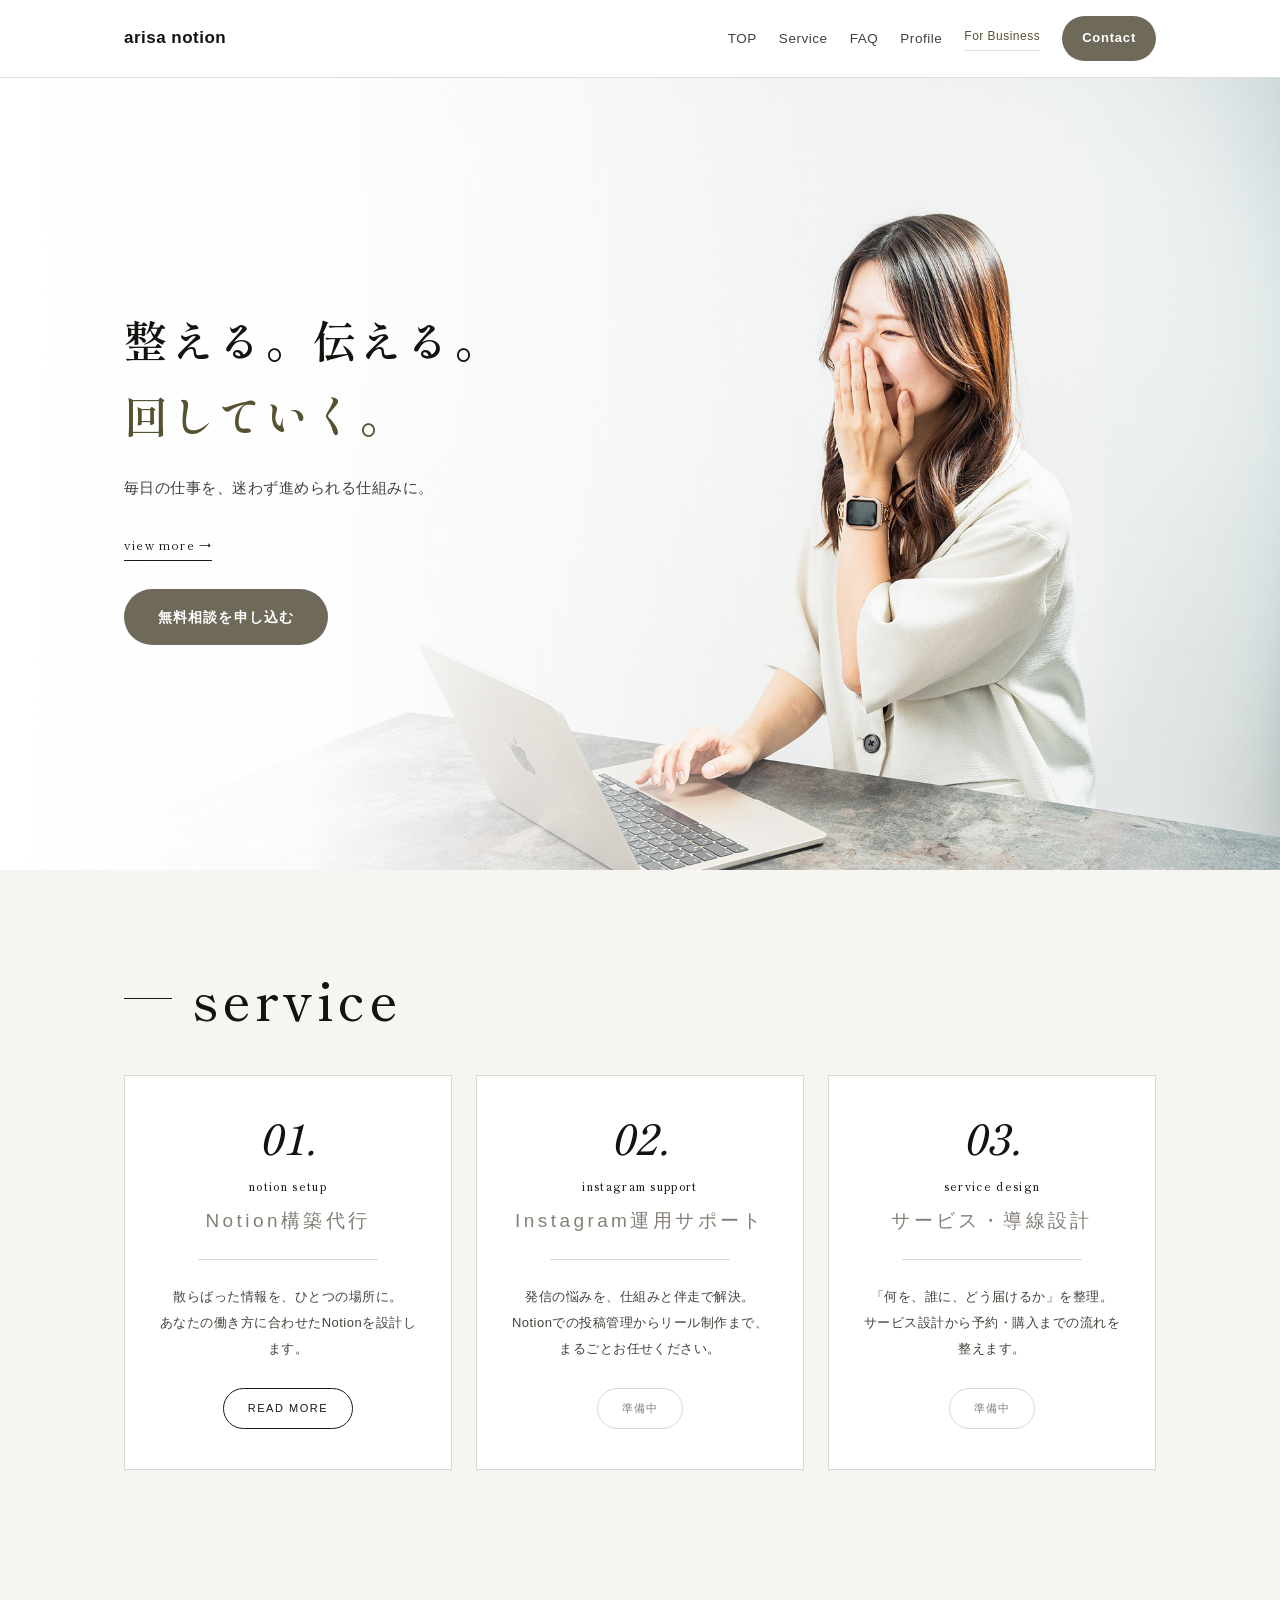
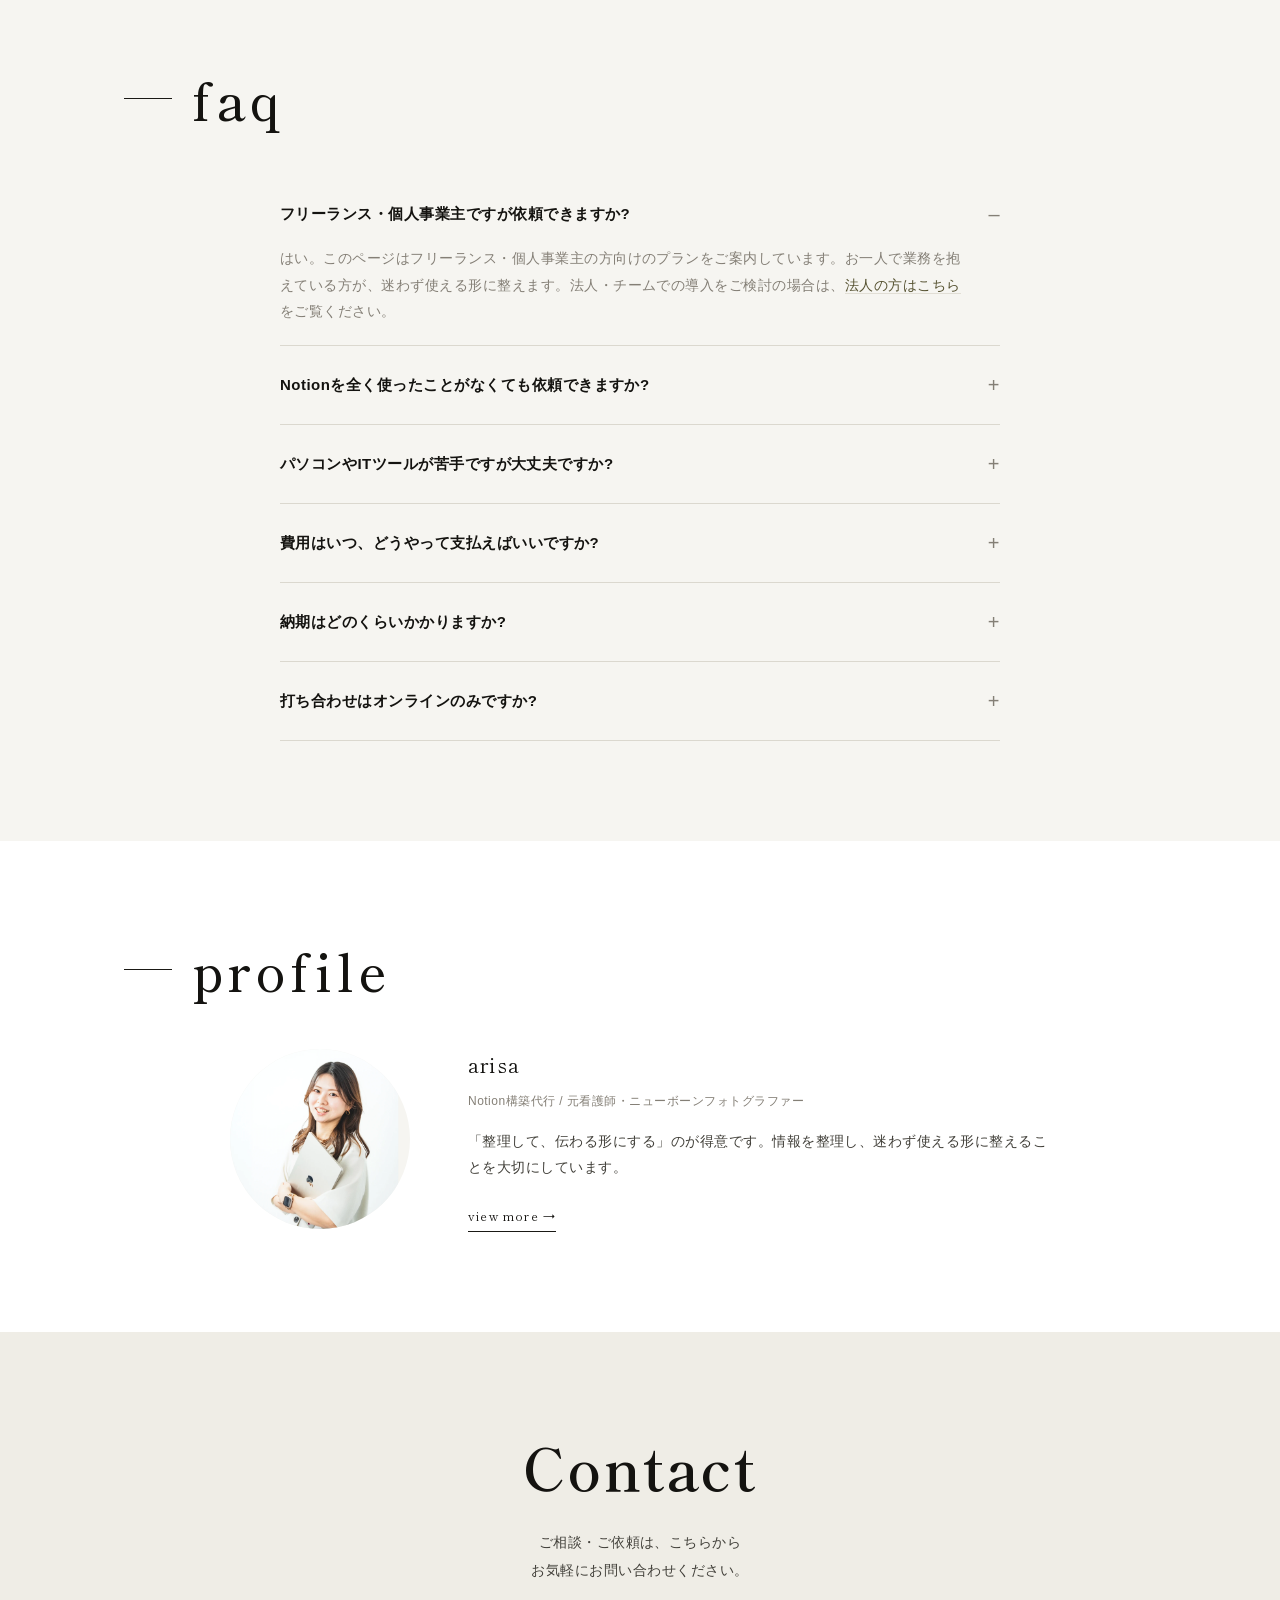
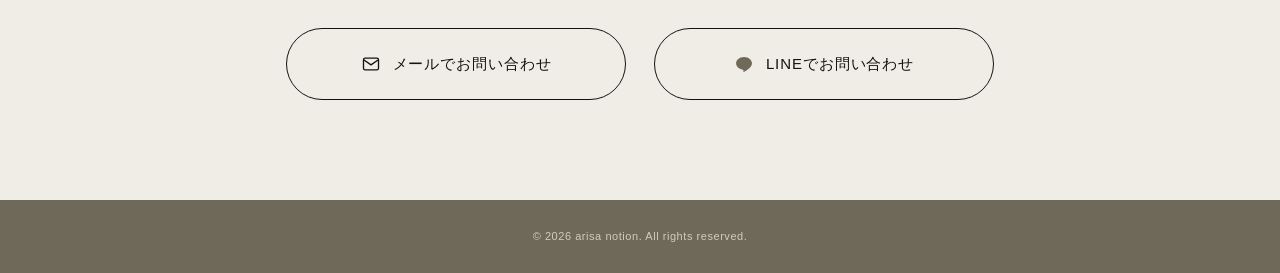
==== commit 6cae383e: "Add files via upload" ====
--- a/index.html
+++ b/index.html
@@ -7,7 +7,7 @@
 <link rel="preconnect" href="https://fonts.googleapis.com">
 <link rel="preconnect" href="https://fonts.gstatic.com" crossorigin>
 <link href="https://fonts.googleapis.com/css2?family=Shippori+Mincho:wght@500;600;700;800&display=swap" rel="stylesheet">
-<link rel="stylesheet" href="style.css?v=36">
+<link rel="stylesheet" href="style.css?v=56">
 </head>
 <body>
 
@@ -36,7 +36,7 @@
       <a href="#works">Works</a>
       <a href="#faq">FAQ</a>
       <a href="#about">Profile</a>
-      <a class="menu-houjin" href="houjin.html">For Business</a>
+      <a class="menu-houjin" href="houjin.html">法人の方はこちら</a>
       <a class="btn btn-primary menu-cta" href="https://lin.ee/vj0TIVS" target="_blank" rel="noopener">Contact</a>
     </nav>
   </div>
@@ -48,8 +48,8 @@
   <div class="hero-inner">
     <div class="hero-text">
       <h1>整える。伝える。<br><span>回していく。</span></h1>
-      <p class="lead">フリーランスの仕事を、迷わず進められる仕組みに。</p>
-      <div class="hero-more"><a class="hero-viewmore" href="notion.html">view more →</a></div>
+      <p class="lead">毎日の仕事を、迷わず進められる仕組みに。</p>
+      <div class="hero-more"><a class="hero-viewmore" href="story.html">view more →</a></div>
       <div class="hero-cta">
         <a class="btn btn-primary" href="https://lin.ee/vj0TIVS" target="_blank" rel="noopener">無料相談を申し込む</a>
       </div>
@@ -79,7 +79,7 @@
         <div class="svc-jp">Instagram運用サポート</div>
         <span class="svc-rule"></span>
         <p>発信の悩みを、仕組みと伴走で解決。<br>Notionでの投稿管理からリール制作まで、<br>まるごとお任せください。</p>
-        <a class="svc-btn" href="instagram.html">READ MORE</a>
+        <span class="svc-btn is-soon" aria-disabled="true">準備中</span>
       </div>
       <div class="svc-card">
         <div class="svc-no">03.</div>
@@ -87,7 +87,7 @@
         <div class="svc-jp">サービス・導線設計</div>
         <span class="svc-rule"></span>
         <p>「何を、誰に、どう届けるか」を整理。<br>サービス設計から予約・購入までの流れを整えます。</p>
-        <a class="svc-btn" href="service-design.html">READ MORE</a>
+        <span class="svc-btn is-soon" aria-disabled="true">準備中</span>
       </div>
     </div>
   </div>
@@ -188,12 +188,11 @@
     </div>
     <div class="pb-inner">
       <div class="pb-photo">
-        <img id="profilePhoto" src="profile.jpg" alt="" style="display:none">
-        <div class="pb-ph" id="profilePh"><span>顔写真</span><small>profile.jpg</small></div>
+        <img src="profile3.webp" alt="arisaのプロフィール写真">
       </div>
       <div class="pb-text">
         <div class="pb-name">arisa</div>
-        <div class="pb-role">Notion構築代行 / 元看護師・新生児フォトグラファー</div>
+        <div class="pb-role">Notion構築代行 / 元看護師・ニューボーンフォトグラファー</div>
         <p>「整理して、伝わる形にする」のが得意です。情報を整理し、迷わず使える形に整えることを大切にしています。</p>
         <a class="hero-viewmore" href="profile.html">view more →</a>
       </div>
@@ -206,7 +205,7 @@
     <h2 class="contact-title">Contact</h2>
     <p>ご相談・ご依頼は、こちらから<br>お気軽にお問い合わせください。</p>
     <div class="contact-btns">
-      <a class="contact-btn" href="mailto:">
+      <a class="contact-btn" href="mailto:arisa.roff@gmail.com">
         <svg class="ic-mail" viewBox="0 0 24 24"><rect x="3" y="5" width="18" height="14" rx="2"/><path d="M4 7.5l8 5.5 8-5.5"/></svg>
         メールでお問い合わせ
       </a>
@@ -262,14 +261,6 @@
       if (heroPlaceholder) heroPlaceholder.style.display = 'none';
     });
   }
-  const profilePhoto = document.getElementById('profilePhoto');
-  const profilePh = document.getElementById('profilePh');
-  if (profilePhoto) {
-    profilePhoto.addEventListener('load', () => {
-      profilePhoto.style.display = 'block';
-      if (profilePh) profilePh.style.display = 'none';
-    });
-  }
   document.querySelectorAll('.work-thumb img').forEach(img => {
     img.addEventListener('load', () => {
       img.style.display = 'block';
@@ -278,11 +269,12 @@
     });
   });
 
-  // WORKS を Notion(DB)→GAS から取得して表示。空なら上のサンプル枠のまま。
+  // WORKS を Notion(DB)→GAS から取得して表示。空ならWORKS欄ごと非表示。
   const WORKS_API = "https://script.google.com/macros/s/AKfycbw_ZzAaJ5ShrcZCGlMD8b1FFa9hiijfWj2C5VvIkqhl4gSJDakgrfB1LQS_jBWuEJpe/exec"; // GAS /exec
   if (WORKS_API) {
     fetch(WORKS_API).then(r => r.json()).then(items => {
       if (!Array.isArray(items) || !items.length) return;
+      document.body.classList.add('has-works'); // 実績があるときだけWORKS欄とメニューを表示
       const grid = document.querySelector('.works-grid');
       if (!grid) return;
       const esc = (t) => String(t == null ? '' : t).replace(/[&<>"]/g, c => ({'&':'&amp;','<':'&lt;','>':'&gt;','"':'&quot;'}[c]));
--- a/style.css
+++ b/style.css
@@ -725,3 +725,135 @@
 @media (max-width:560px){ .tpl-opts li{font-size:9.5px;} }
 .photo-frame.has-photo{padding:0;border:0;overflow:hidden;}
 .photo-frame.has-photo img{width:100%;height:100%;object-fit:cover;display:block;}
+/* page-example categories: 3 columns */
+.tpl-cats{grid-template-columns:repeat(4,1fr);}
+@media (max-width:800px){
+  .tpl-cats{grid-template-columns:1fr;}
+  .tpl-cat,.tpl-cat:nth-child(2){border-right:0;border-bottom:1px solid var(--line);}
+  .tpl-cat:last-child{border-bottom:0;}
+}
+/* page-example filter */
+.tpl-filter{display:flex;flex-direction:column;gap:10px;margin:0 0 22px;}
+.tf-row{display:flex;align-items:center;gap:12px;flex-wrap:wrap;}
+.tf-label{font-size:12px;color:var(--accent-strong);letter-spacing:0.06em;min-width:84px;}
+.tf-chips{display:flex;flex-wrap:wrap;gap:6px;}
+.tf-chip{font:inherit;font-size:12px;color:var(--gray-700);background:#fff;border:1px solid var(--line);border-radius:999px;padding:6px 14px;cursor:pointer;transition:background .2s,color .2s,border-color .2s;}
+.tf-chip:hover{background:var(--accent-soft);}
+.tf-chip.is-on{background:#6f695a;border-color:#6f695a;color:#fff;}
+.tpl-card[hidden]{display:none;}
+@media (max-width:560px){
+  .tf-row{flex-direction:column;align-items:flex-start;gap:6px;}
+  .tf-chip{font-size:11px;padding:5px 11px;}
+}
+.tpl-empty{text-align:center;font-size:13px;color:var(--gray-500);padding:28px 0;}
+.tpl-empty[hidden]{display:none;}
+/* page-example tabs & list */
+.tf-tabs{display:flex;gap:0;border-bottom:1px solid var(--line);margin-bottom:6px;}
+.tf-tab{font:inherit;font-size:13px;letter-spacing:0.06em;color:var(--gray-500);background:none;border:0;border-bottom:2px solid transparent;margin-bottom:-1px;padding:10px 18px;cursor:pointer;}
+.tf-tab:hover{color:var(--ink);}
+.tf-tab.is-on{color:var(--ink);border-bottom-color:#6f695a;font-weight:600;}
+.tf-chips[hidden],.tpl-view[hidden],.tpl-list[hidden]{display:none;}
+.tpl-list h4{font-size:13px;color:var(--accent-strong);letter-spacing:0.04em;margin:22px 0 4px;}
+.tpl-list h4:first-child{margin-top:4px;}
+.tpl-list dl{margin:0;border-top:1px solid var(--line);}
+.tl-row{display:grid;grid-template-columns:200px 1fr auto;gap:16px;align-items:baseline;padding:11px 4px;border-bottom:1px solid var(--line);}
+.tl-row dt{font-size:13.5px;font-weight:600;color:var(--ink);}
+.tl-row dd{margin:0;}
+.tl-desc{font-size:12.5px;color:var(--gray-700);}
+.tl-price{font-family:var(--font-serif);font-size:14px;color:var(--ink);white-space:nowrap;}
+.tl-price span{font-size:10px;color:var(--gray-500);margin-left:2px;}
+@media (max-width:560px){
+  .tf-tab{font-size:12px;padding:9px 10px;flex:1;}
+  .tl-row{grid-template-columns:1fr auto;gap:2px 12px;}
+  .tl-desc{grid-column:1 / -1;grid-row:2;}
+}
+/* link to published Notion sample */
+.tpl-link{display:inline-flex;align-items:center;gap:4px;align-self:flex-start;margin-top:10px;font-size:11px;letter-spacing:0.04em;color:var(--ink);border:1px solid var(--line);border-radius:999px;padding:5px 12px;text-decoration:none;transition:background .2s;}
+.tpl-link:hover{background:var(--accent-soft);}
+.tpl-zoom .tpl-link{margin:12px auto 0;display:flex;width:max-content;background:#fff;}
+/* page-example thumbnails from Notion */
+.tpl-thumb.has-img{padding:0;display:block;}
+.tpl-thumb.has-img img{display:block;width:100%;height:100%;object-fit:cover;object-position:top left;}
+.tpl-zoom .tpl-thumb.has-img img{height:auto;max-height:70vh;object-fit:contain;}
+.tl-row dt a{color:inherit;text-decoration:underline;text-underline-offset:3px;text-decoration-color:var(--gray-300);}
+/* list rows open the zoom view */
+.tl-row{cursor:pointer;transition:background .2s;}
+.tl-row:hover{background:var(--accent-soft);}
+.tpl-zoom-desc{font-size:13px;color:var(--gray-700);line-height:1.8;padding:0 18px;margin:4px 0 0;}
+.tpl-link.is-off{color:var(--gray-500);border-style:dashed;cursor:default;}
+.tpl-link.is-off:hover{background:none;}
+.tpl-zoom .tpl-link{margin:14px auto 18px;}
+/* filtered list pages under the cards */
+.tpl-view .tpl-sub[hidden],.tpl-view .tpl-cats[hidden],.tpl-match[hidden]{display:none;}
+.tpl-match{margin-top:8px;}
+.tpl-match .tpl-sub{margin:36px 0 12px;}
+.tpl-match dl{margin:0;border-top:1px solid var(--line);}
+.svc-btn.is-soon{border-color:var(--gray-300);color:var(--gray-500);cursor:default;pointer-events:none;letter-spacing:0.1em;}
+/* WORKS: hidden until Notion has published works */
+body:not(.has-works) #works,
+body:not(.has-works) header a[href$="#works"],
+body:not(.has-works) .menu-nav a[href$="#works"]{display:none !important;}
+
+/* ===== Profile page (career sheet) ===== */
+.cs{padding:64px 0 90px;background:var(--gray-50);}
+.cs-sheet{display:grid;grid-template-columns:320px 1fr;max-width:920px;margin:0 auto;background:#fff;border:1px solid var(--line);}
+.cs-side{background:#fff;border-right:1px solid var(--line);padding:44px 32px 36px;display:flex;flex-direction:column;}
+.cs-photo{width:150px;height:150px;margin:0 auto;border-radius:50%;overflow:hidden;border:3px solid var(--accent-strong);background:#fff;}
+.cs-photo img{width:100%;height:100%;object-fit:cover;}
+.cs-name{text-align:center;font-size:30px;letter-spacing:.14em;margin-top:18px;line-height:1.4;}
+.cs-role{text-align:center;font-size:12.5px;font-weight:700;color:var(--accent-strong);letter-spacing:.06em;}
+.cs-intro{margin-top:26px;}
+.cs-intro p{font-size:13.5px;line-height:2;margin-bottom:14px;}
+.cs-foot{margin-top:auto;padding-top:28px;}
+.cs-foot span{display:block;font-size:11.5px;color:var(--gray-500);letter-spacing:.08em;}
+.cs-foot strong{display:block;font-family:var(--font-serif);font-size:22px;color:var(--navy-deep);letter-spacing:.12em;}
+.cs-main{padding:40px 44px 44px;}
+.cs-block{padding-bottom:26px;margin-bottom:26px;border-bottom:2px solid var(--accent-soft);}
+.cs-block:last-child{border-bottom:0;margin-bottom:0;padding-bottom:0;}
+.cs-label{display:inline-block;font-family:inherit;font-size:13px;font-weight:700;letter-spacing:.08em;color:var(--navy-deep);background:var(--accent-soft);padding:3px 12px;margin-bottom:16px;}
+.cs-path{list-style:none;}
+.cs-path li{display:flex;gap:22px;font-size:14px;color:var(--navy-deep);padding:5px 0;}
+.cs-path span{font-family:var(--font-serif);color:var(--accent);width:24px;flex:none;}
+.cs-main h3{font-size:15.5px;margin:18px 0 6px;}
+.cs-main h3:first-of-type{margin-top:0;}
+.cs-main ul{list-style:none;}
+.cs-main ul li{position:relative;padding-left:18px;font-size:13.5px;line-height:1.9;}
+.cs-main ul li::before{content:"";position:absolute;left:4px;top:.8em;width:6px;height:6px;border-radius:50%;background:var(--accent);}
+@media (max-width:760px){
+  .cs{padding:32px 0 60px;}
+  .cs-sheet{grid-template-columns:1fr;}
+  .cs-side{padding:36px 24px 28px;border-right:0;border-bottom:1px solid var(--line);}
+  .cs-main{padding:30px 22px 34px;}
+}
+/* プロフィール写真（profile3.webp）：頭の上に少し余白、パソコンまで入るように */
+.cs-photo img[src="profile3.webp"],.pb-photo img[src="profile3.webp"]{object-position:50% 86%;transform:translateX(-14%) scale(1.15);}
+
+/* ===== 想いのページ（story.html） ===== */
+.st-hero{padding-bottom:40px;}
+.st-hero .section-head p{margin-top:18px;}
+.st-hero .section-head .st-catch{font-family:var(--font-serif);font-size:26px;font-weight:600;line-height:1.7;color:var(--navy-deep);letter-spacing:.06em;}
+.st-block{padding:72px 0;}
+.st-alt{background:var(--gray-50);}
+.st-wrap{max-width:760px;}
+.st-num{font-family:var(--font-serif);font-size:30px;color:var(--accent);letter-spacing:.1em;line-height:1;}
+.st-title{font-size:23px;line-height:1.7;margin:12px 0 26px;padding-bottom:18px;border-bottom:1px solid var(--line);}
+.st-block p:not(.st-num){font-size:15px;line-height:2.1;margin-bottom:16px;}
+.st-block strong{background:linear-gradient(transparent 62%,var(--accent-soft) 62%);font-weight:700;color:var(--navy-deep);}
+.st-point{margin-top:26px;padding:22px 26px;border-left:3px solid var(--accent);background:var(--accent-tint);
+  font-size:14.5px;line-height:2;color:var(--navy-deep);font-weight:600;}
+.st-alt .st-point{background:#fff;}
+.st-flow{list-style:none;display:grid;grid-template-columns:repeat(3,1fr);gap:28px;margin-top:28px;counter-reset:st;}
+.st-flow li{position:relative;background:#fff;border:1px solid var(--line);padding:20px 16px 18px;text-align:center;
+  font-size:14px;font-weight:700;color:var(--navy-deep);line-height:1.7;}
+.st-flow li small{display:block;font-size:12px;font-weight:400;color:var(--gray-500);margin-top:6px;}
+.st-flow li:not(:last-child)::after{content:"→";position:absolute;right:-22px;top:50%;transform:translateY(-50%);color:var(--accent);font-weight:400;}
+.st-end{padding:80px 0;text-align:center;}
+.st-end-text{font-family:var(--font-serif);font-size:20px;line-height:2;color:var(--navy-deep);margin-bottom:30px;}
+@media (max-width:760px){
+  .st-block{padding:52px 0;}
+  .st-title{font-size:19px;}
+  .st-title br,.st-point br{display:none;}
+  .st-flow{grid-template-columns:1fr;gap:26px;}
+  .st-flow li:not(:last-child)::after{content:"↓";right:auto;left:50%;top:auto;bottom:-24px;transform:translateX(-50%);}
+  .st-end-text{font-size:17px;}
+}
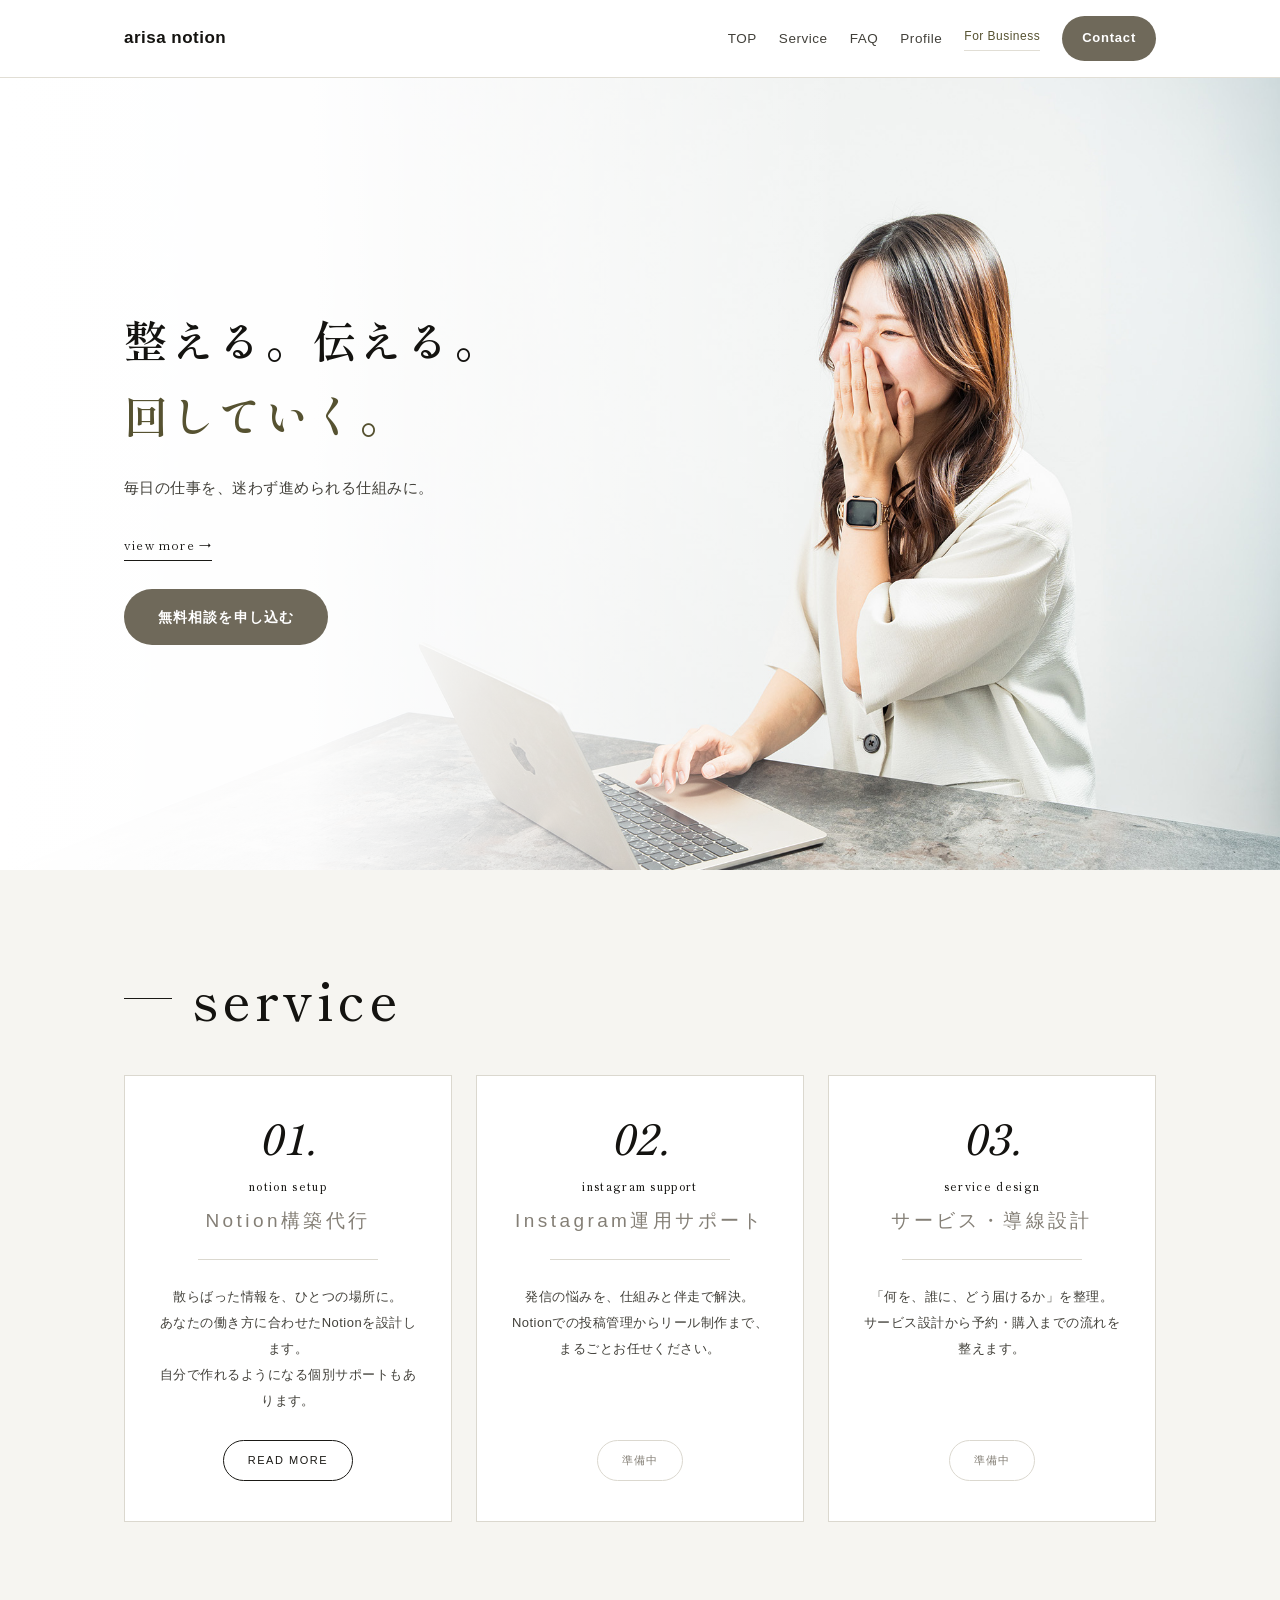
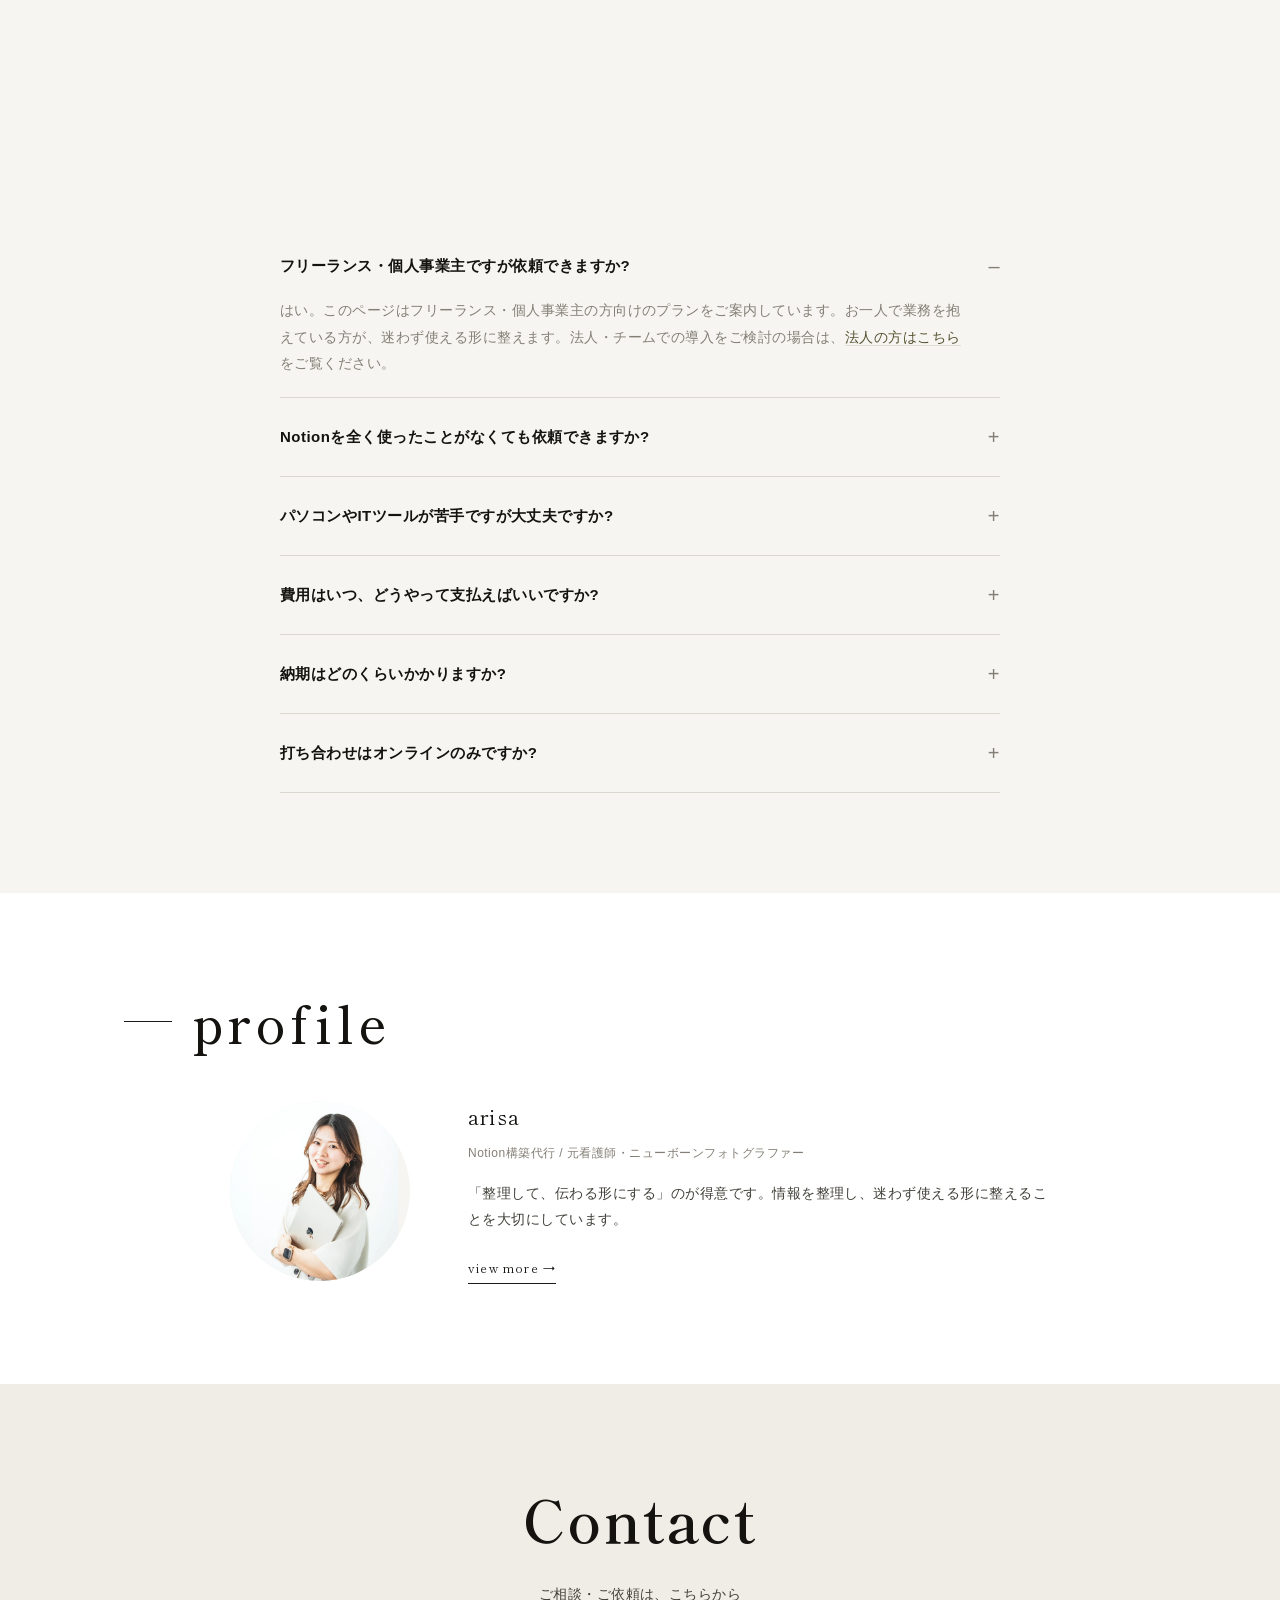
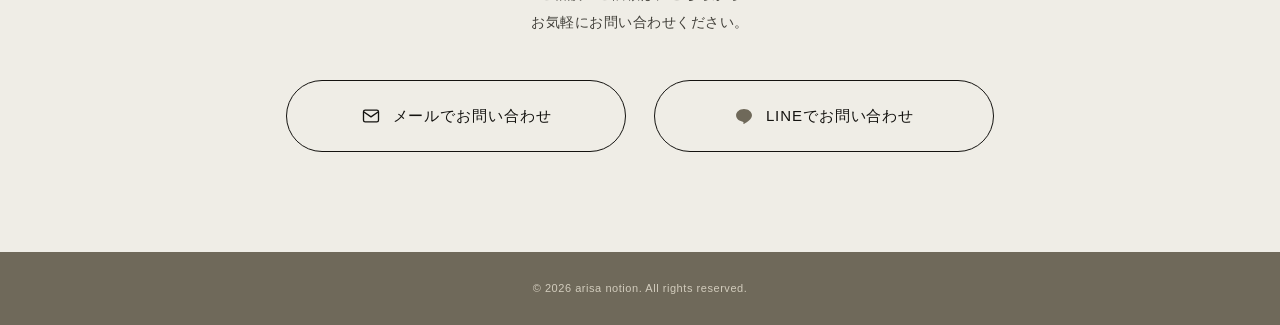
==== commit ca7ce690: "Add files via upload" ====
--- a/index.html
+++ b/index.html
@@ -3,7 +3,8 @@
 <head>
 <meta charset="UTF-8">
 <meta name="viewport" content="width=device-width, initial-scale=1.0">
-<title>Notion構築代行サービス | はじめてのNotionでも、丸ごとお任せ</title>
+<link rel="icon" href="favicon.svg" type="image/svg+xml">
+<title>arisa notion</title>
 <link rel="preconnect" href="https://fonts.googleapis.com">
 <link rel="preconnect" href="https://fonts.gstatic.com" crossorigin>
 <link href="https://fonts.googleapis.com/css2?family=Shippori+Mincho:wght@500;600;700;800&display=swap" rel="stylesheet">
@@ -70,7 +71,7 @@
         <h3 class="svc-en">notion setup</h3>
         <div class="svc-jp">Notion構築代行</div>
         <span class="svc-rule"></span>
-        <p>散らばった情報を、ひとつの場所に。<br>あなたの働き方に合わせたNotionを設計します。</p>
+        <p>散らばった情報を、ひとつの場所に。<br>あなたの働き方に合わせたNotionを設計します。<br>自分で作れるようになる個別サポートもあります。</p>
         <a class="svc-btn" href="notion.html">READ MORE</a>
       </div>
       <div class="svc-card">
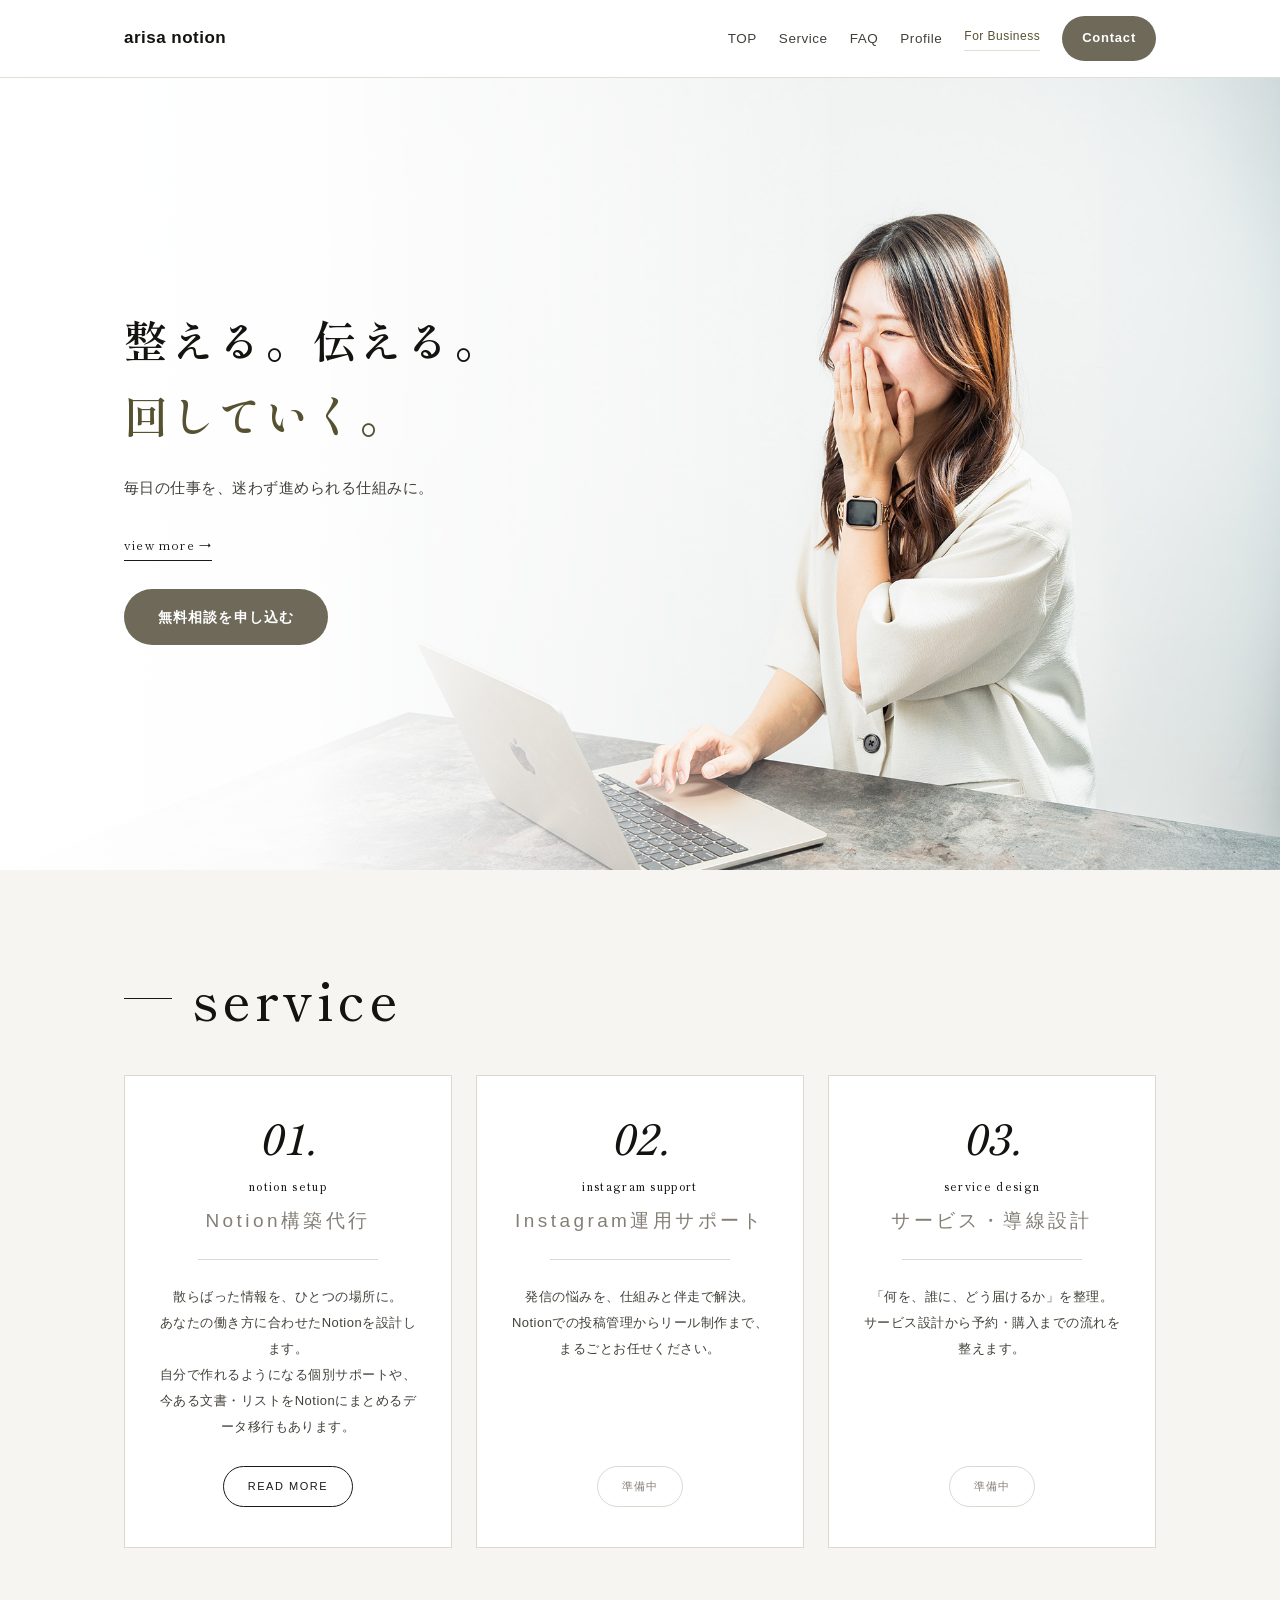
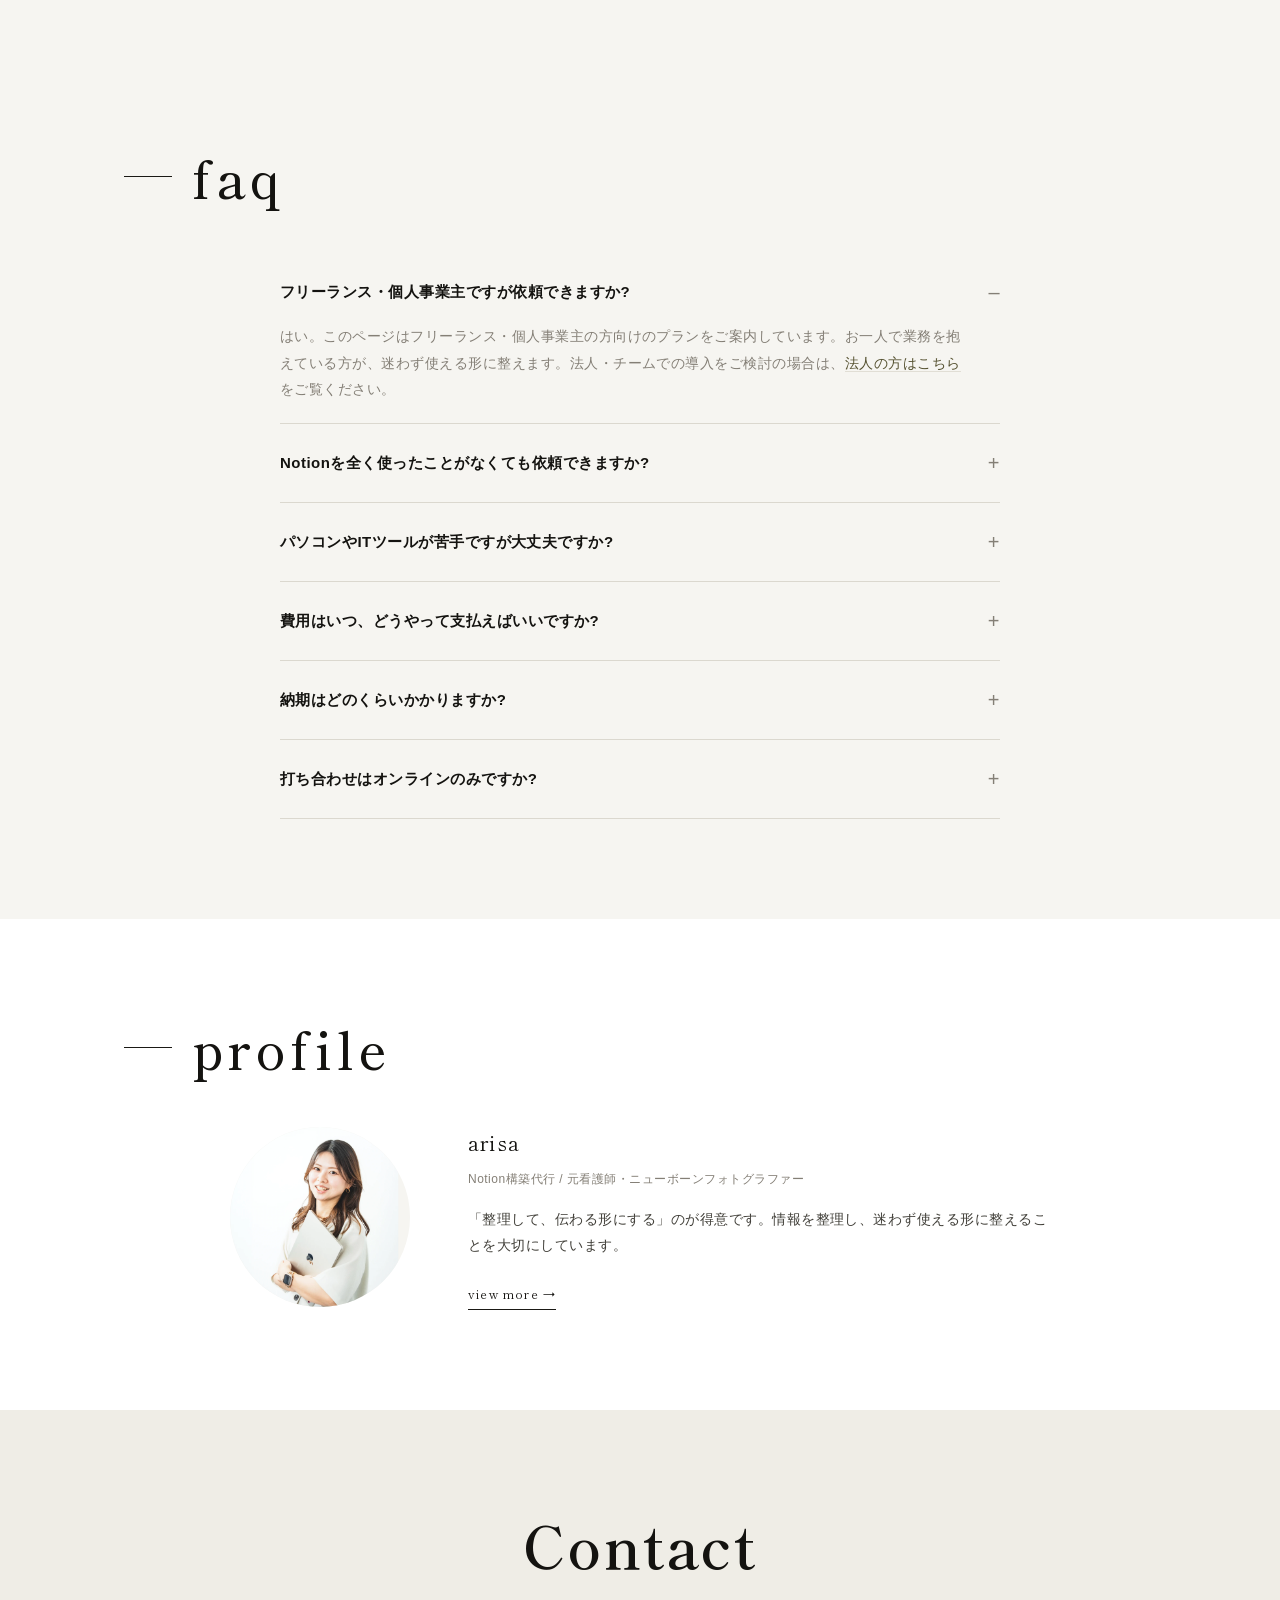
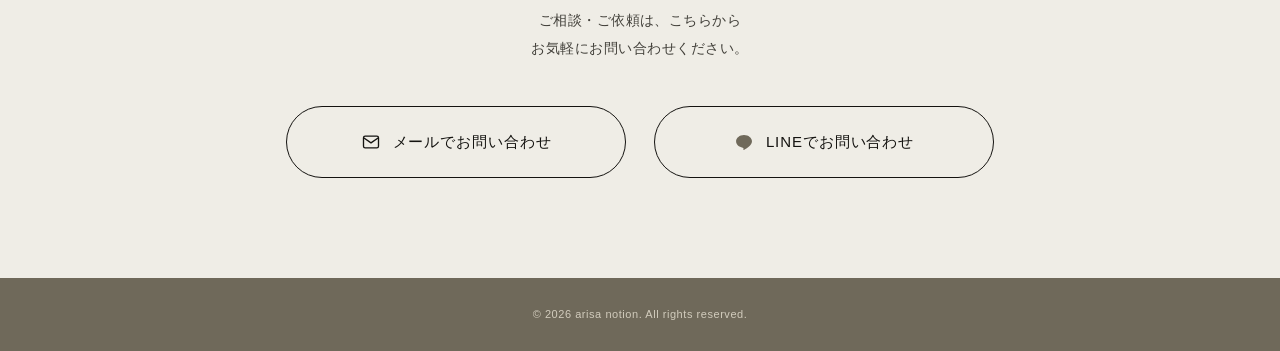
==== commit 8020a272: "Add files via upload" ====
--- a/index.html
+++ b/index.html
@@ -8,7 +8,9 @@
 <link rel="preconnect" href="https://fonts.googleapis.com">
 <link rel="preconnect" href="https://fonts.gstatic.com" crossorigin>
 <link href="https://fonts.googleapis.com/css2?family=Shippori+Mincho:wght@500;600;700;800&display=swap" rel="stylesheet">
-<link rel="stylesheet" href="style.css?v=56">
+<link rel="stylesheet" href="style.css?v=57">
+  <link rel="stylesheet" href="css/lp-editor.css">
+  <link rel="stylesheet" href="css/lp-motion.css">
 </head>
 <body>
 
@@ -44,15 +46,15 @@
 </div>
 
 <section class="hero">
-  <div class="hero-bg"></div>
+  <div class="hero-bg" data-lpe="e6mwq6t"></div>
   <div class="hero-scrim"></div>
   <div class="hero-inner">
     <div class="hero-text">
-      <h1>整える。伝える。<br><span>回していく。</span></h1>
+      <h1 data-lpe-motion="blur-in">整える。伝える。<br><span>回していく。</span></h1>
       <p class="lead">毎日の仕事を、迷わず進められる仕組みに。</p>
-      <div class="hero-more"><a class="hero-viewmore" href="story.html">view more →</a></div>
+      <div class="hero-more"><a class="hero-viewmore" href="story.html" data-lpe="eefk3gt">view more →</a></div>
       <div class="hero-cta">
-        <a class="btn btn-primary" href="https://lin.ee/vj0TIVS" target="_blank" rel="noopener">無料相談を申し込む</a>
+        <a class="btn btn-primary" href="https://lin.ee/vj0TIVS" target="_blank" rel="noopener" data-lpe="efzqi34">無料相談を申し込む</a>
       </div>
     </div>
   </div>
@@ -71,7 +73,7 @@
         <h3 class="svc-en">notion setup</h3>
         <div class="svc-jp">Notion構築代行</div>
         <span class="svc-rule"></span>
-        <p>散らばった情報を、ひとつの場所に。<br>あなたの働き方に合わせたNotionを設計します。<br>自分で作れるようになる個別サポートもあります。</p>
+        <p>散らばった情報を、ひとつの場所に。<br>あなたの働き方に合わせたNotionを設計します。<br>自分で作れるようになる個別サポートや、<br>今ある文書・リストをNotionにまとめるデータ移行もあります。</p>
         <a class="svc-btn" href="notion.html">READ MORE</a>
       </div>
       <div class="svc-card">
@@ -206,7 +208,7 @@
     <h2 class="contact-title">Contact</h2>
     <p>ご相談・ご依頼は、こちらから<br>お気軽にお問い合わせください。</p>
     <div class="contact-btns">
-      <a class="contact-btn" href="mailto:arisa.roff@gmail.com">
+      <a class="contact-btn" href="mailto:arisa.roff@gmail.com" data-lpe="evbhja7">
         <svg class="ic-mail" viewBox="0 0 24 24"><rect x="3" y="5" width="18" height="14" rx="2"/><path d="M4 7.5l8 5.5 8-5.5"/></svg>
         メールでお問い合わせ
       </a>
@@ -351,5 +353,6 @@
   })();
 </script>
 
+<script src="js/lp-motion.js" defer></script>
 </body>
 </html>
